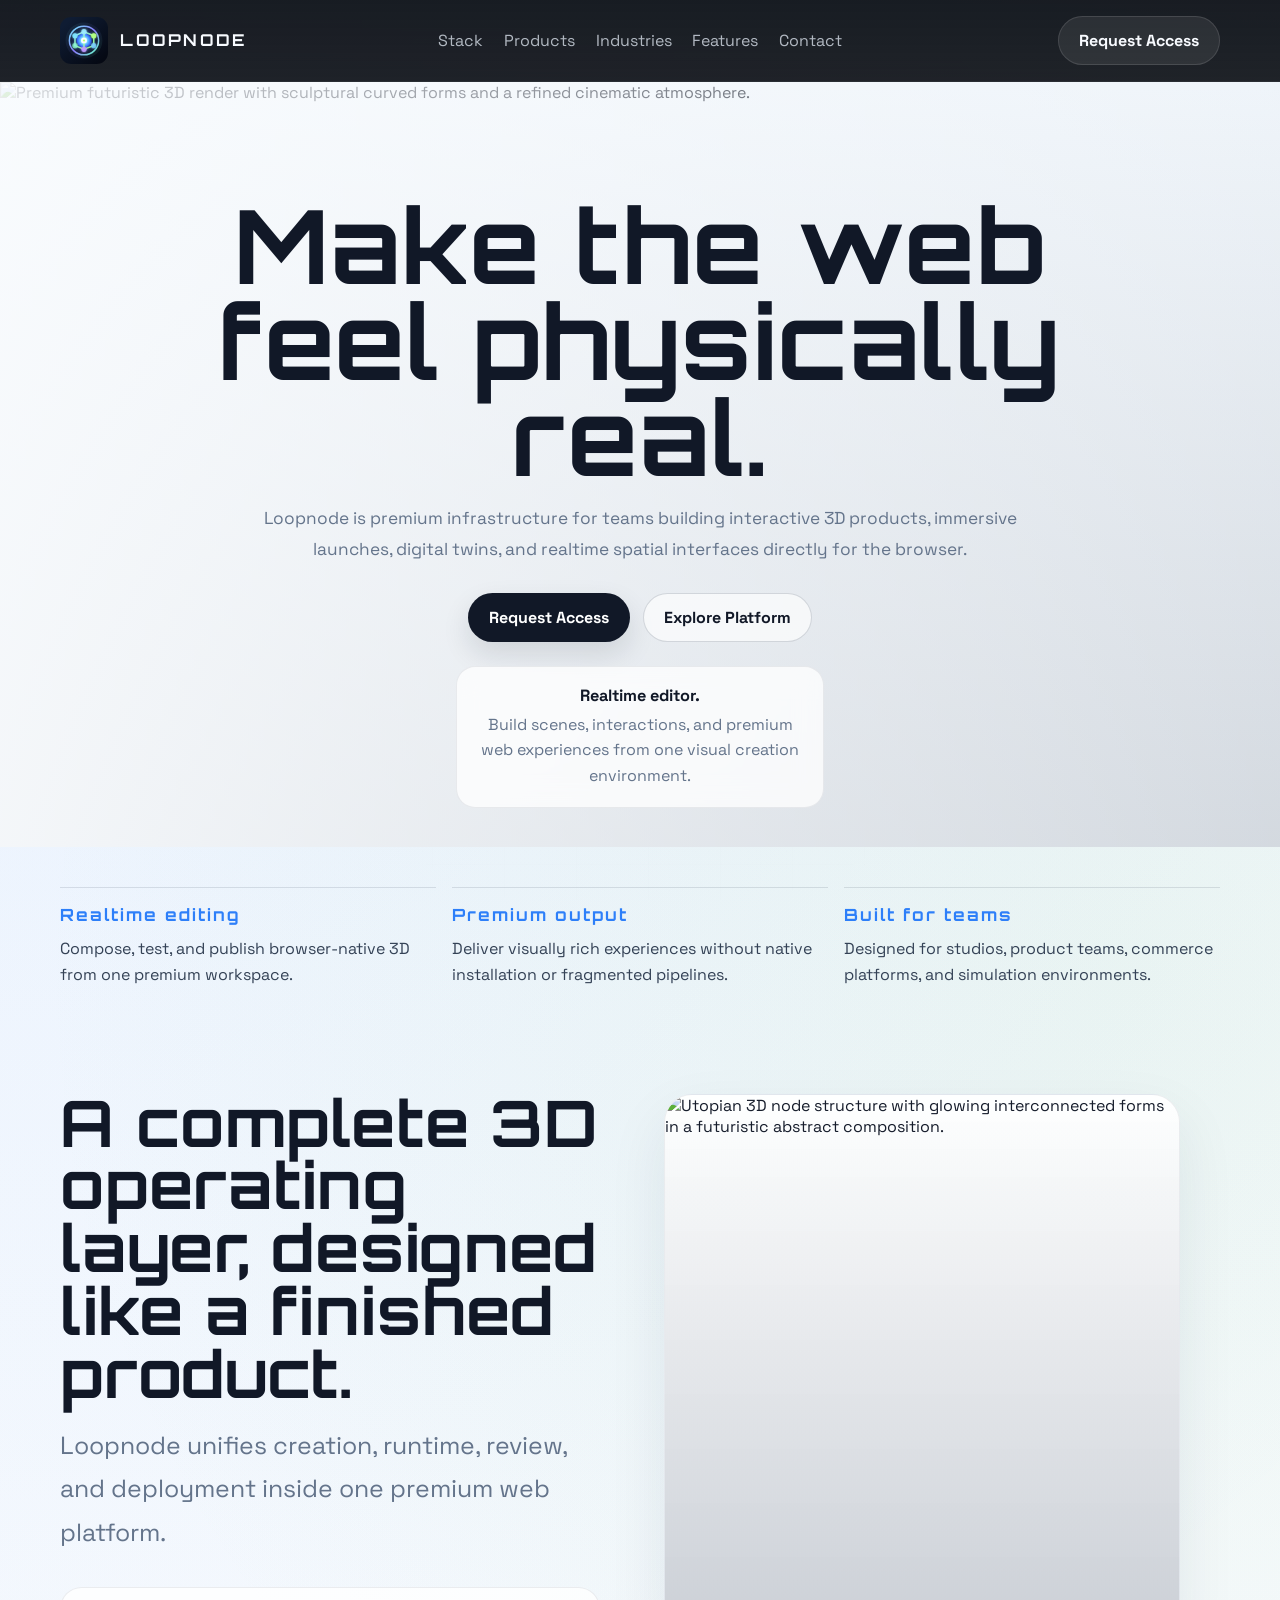
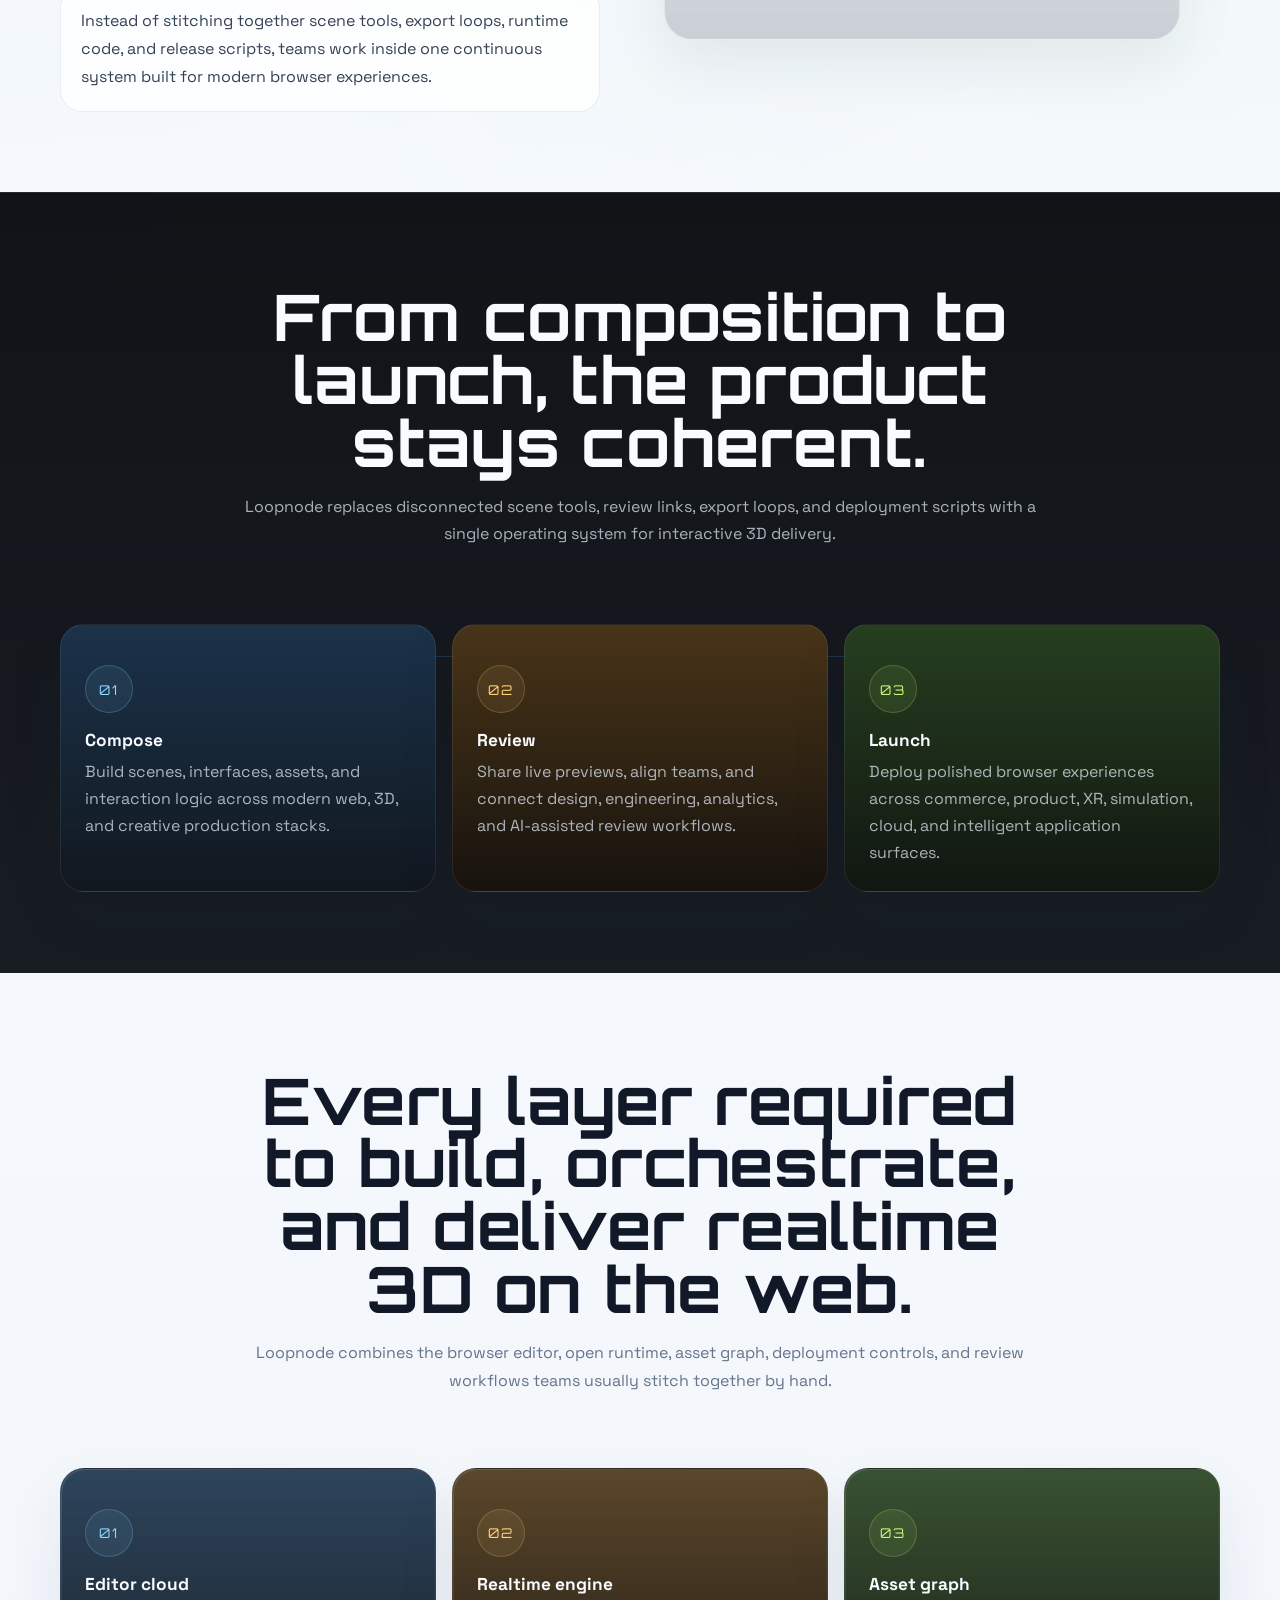
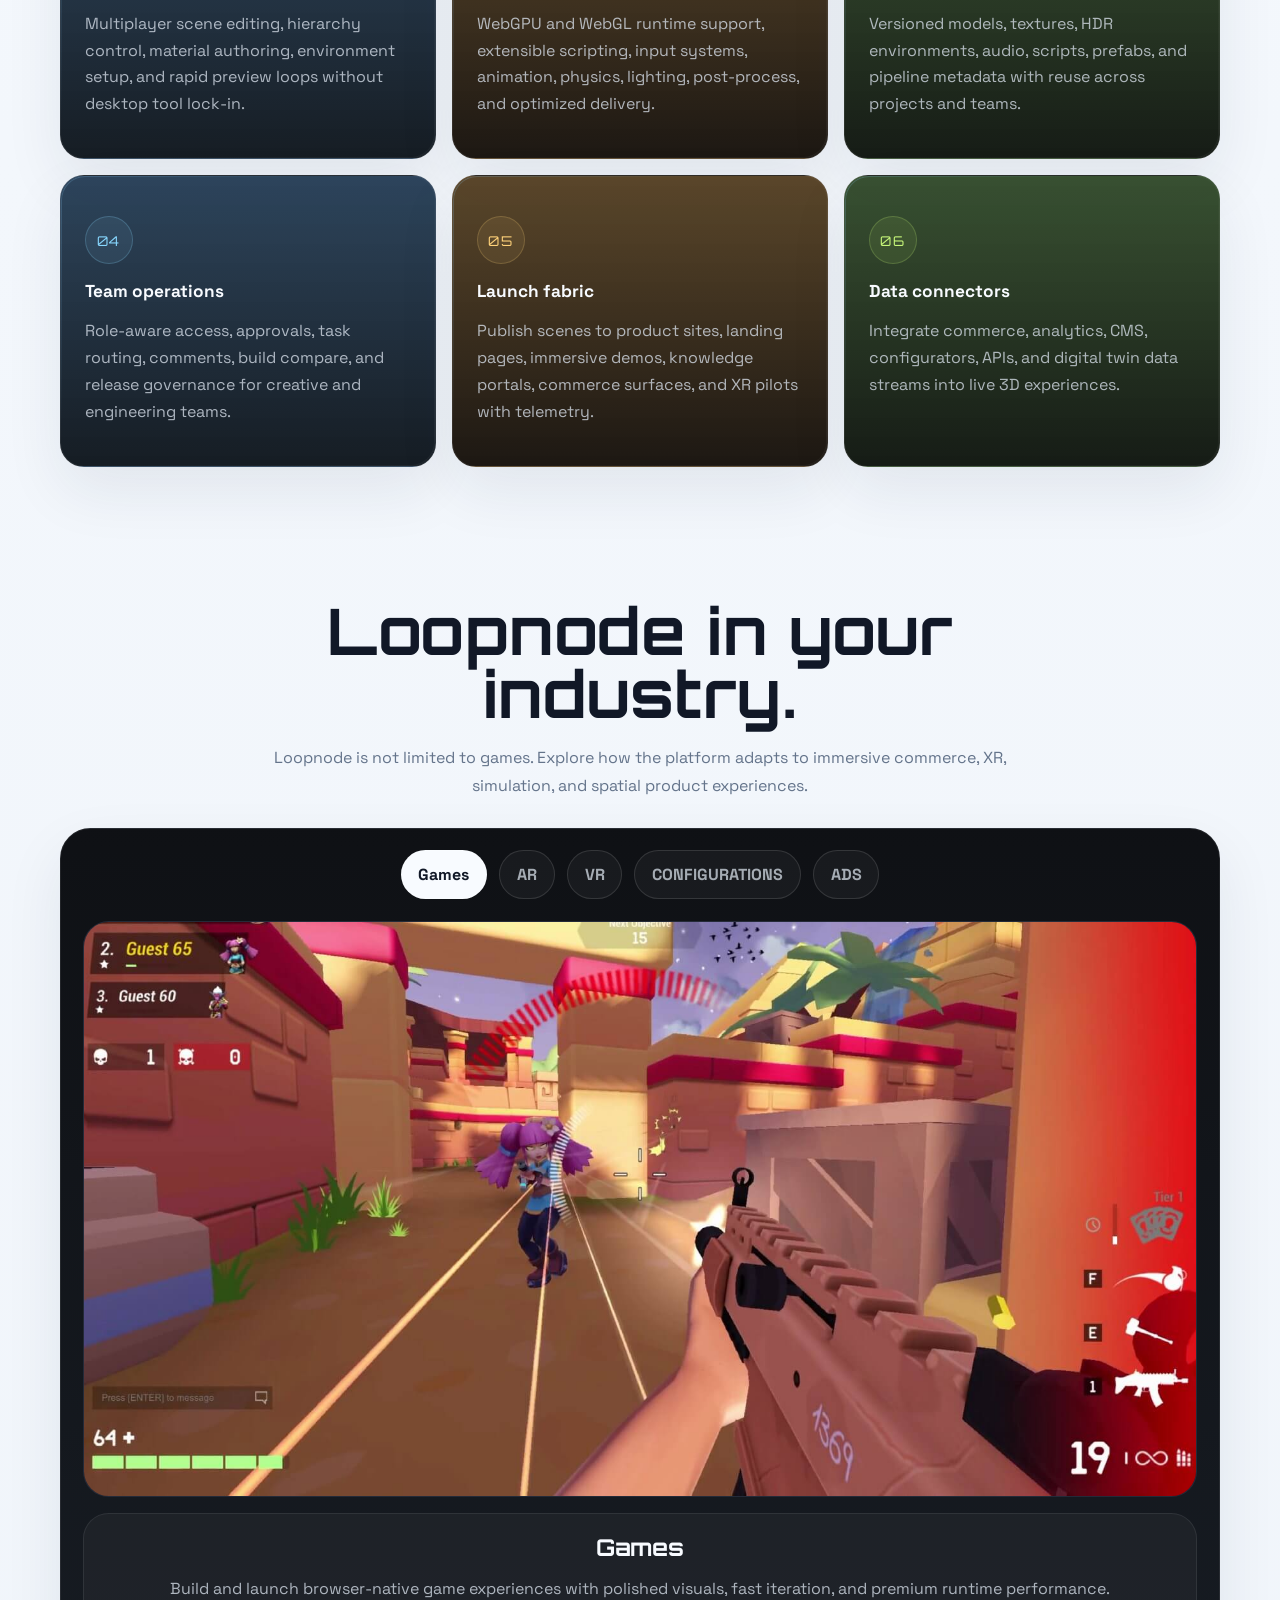
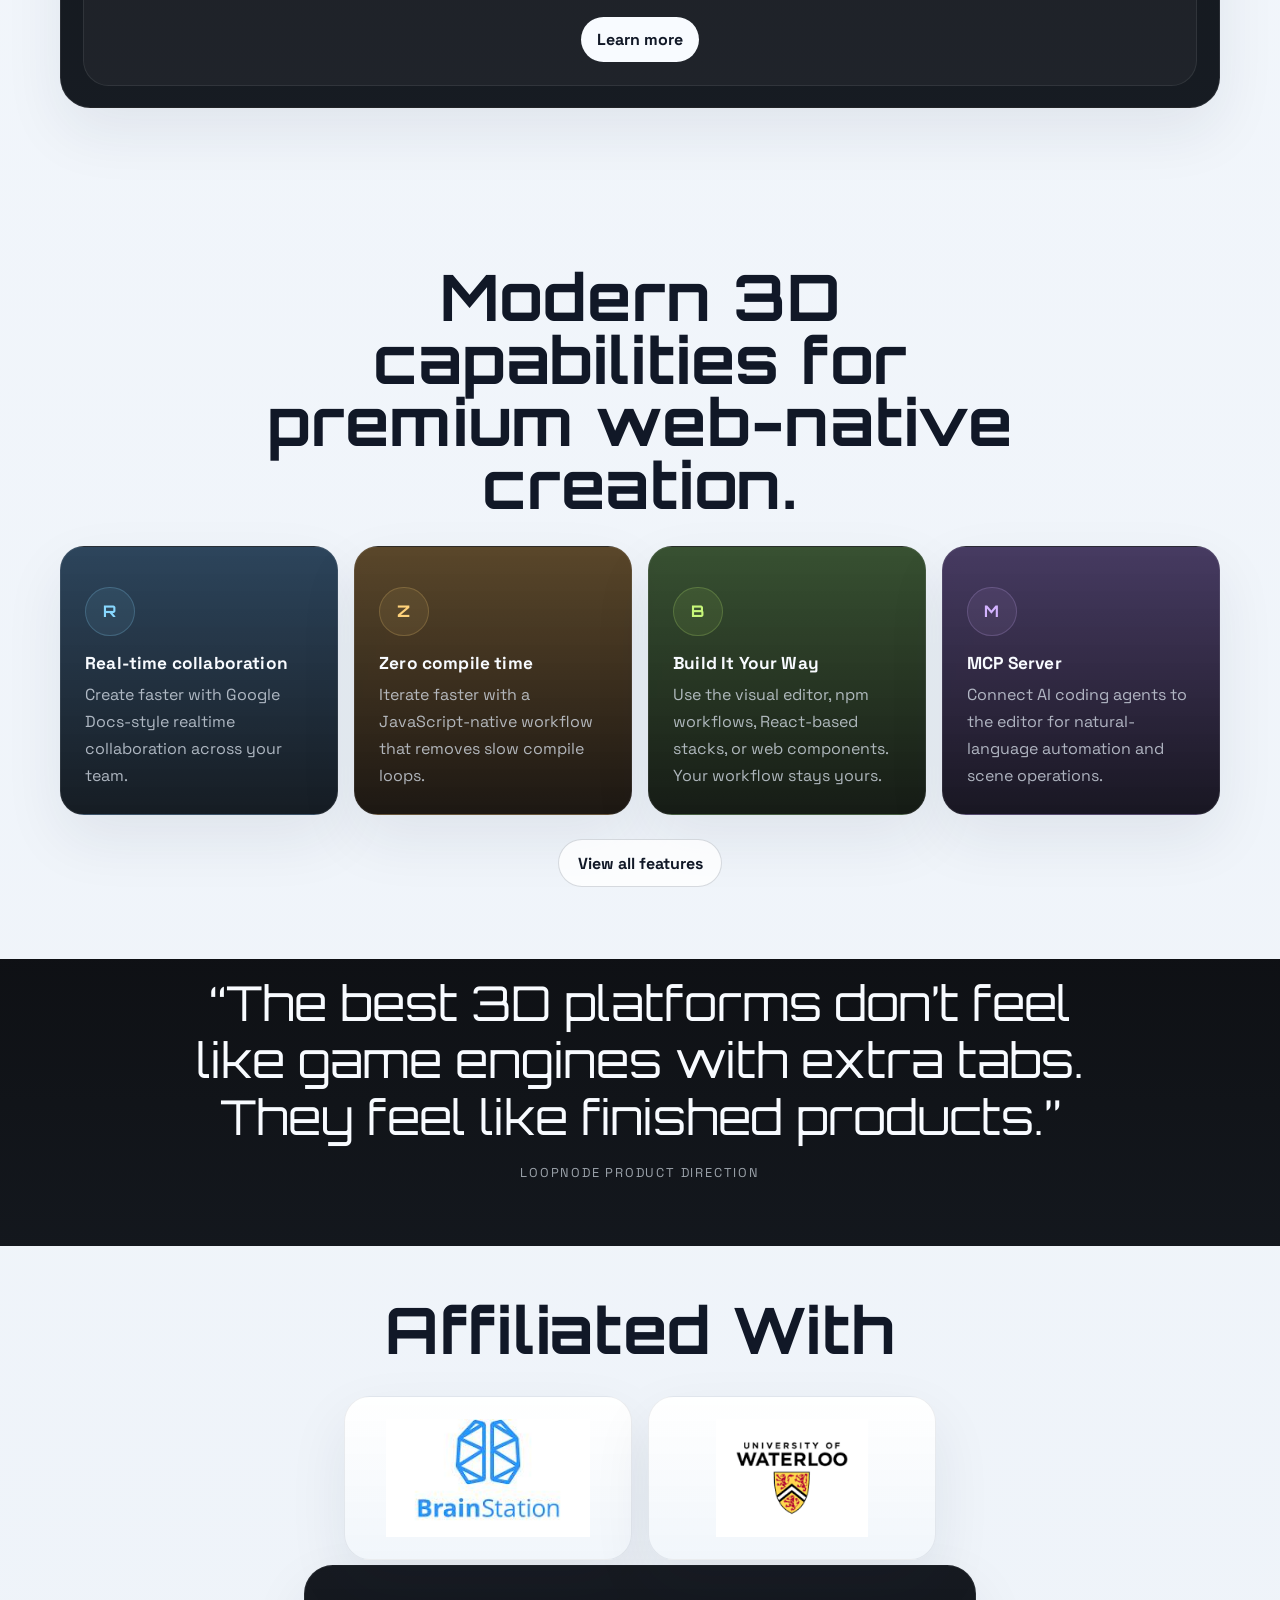
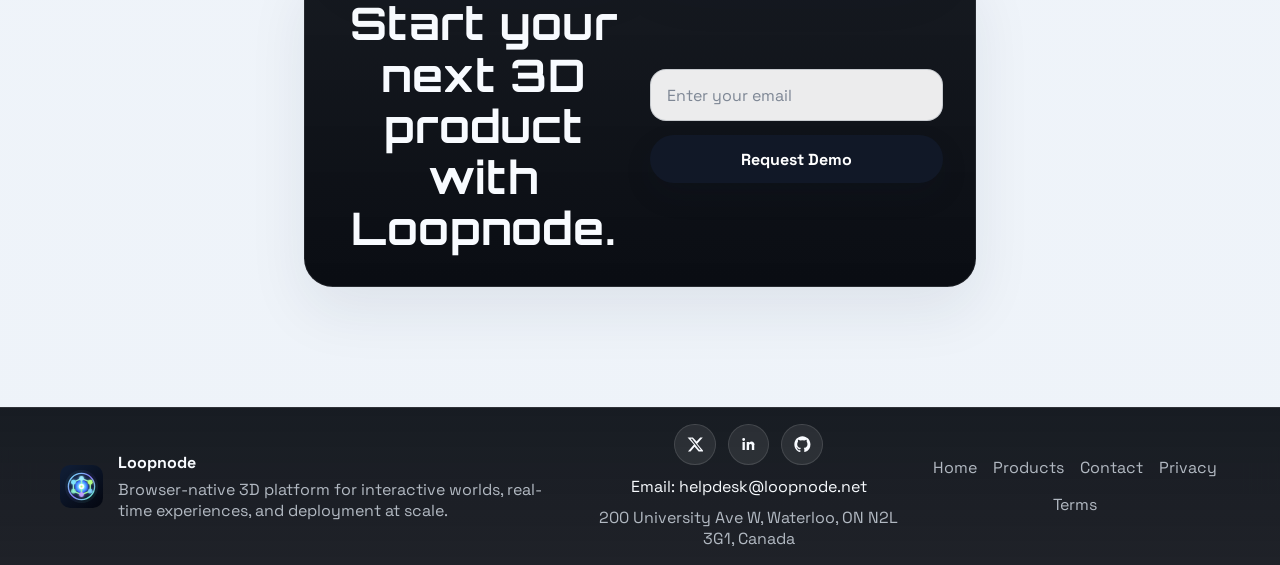
==== index.html @ 1b114adf "Build Loopnode website and pitch deck" ====
<!DOCTYPE html>
<html lang="en">
<head>
  <meta charset="UTF-8">
  <meta name="viewport" content="width=device-width, initial-scale=1.0">
  <meta name="description" content="Loopnode is a browser-native 3D platform for real-time scenes, collaborative editing, WebGPU apps, and premium interactive experiences.">
  <title>Loopnode | Browser-Native 3D Platform</title>
  <link rel="preconnect" href="https://fonts.googleapis.com">
  <link rel="preconnect" href="https://fonts.gstatic.com" crossorigin>
  <link href="https://fonts.googleapis.com/css2?family=Orbitron:wght@500;700;800&family=Space+Grotesk:wght@400;500;700&display=swap" rel="stylesheet">
  <link rel="icon" href="logo-mark.svg" type="image/svg+xml">
  <link rel="stylesheet" href="style.css">
</head>
<body>
  <div class="site-frame"></div>
  <div class="noise-layer"></div>
  <header class="site-header">
    <div class="shell nav-row">
      <a class="brand-link" href="./index.html" aria-label="Loopnode home">
        <img class="brand-mark" src="logo-mark.svg" alt="Loopnode logo">
        <span class="brand-wordmark">Loopnode</span>
      </a>
      <button class="nav-toggle" type="button" aria-expanded="false" aria-controls="primary-nav">
        <span>Menu</span>
      </button>
      <nav class="main-nav" id="primary-nav" aria-label="Primary navigation">
        <a href="./index.html#stack">Stack</a>
        <a href="./index.html#platform">Products</a>
        <a href="./index.html#industries">Industries</a>
        <a href="./features.html">Features</a>
        <a href="./contact.html">Contact</a>
      </nav>
      <a class="button button-ghost header-cta" href="./contact.html">Request Access</a>
    </div>
  </header>

  <main>
    <section class="home-hero">
      <figure class="home-hero-stage">
        <img src="https://images.pexels.com/photos/34939153/pexels-photo-34939153.jpeg?auto=compress&cs=tinysrgb&w=2200" alt="Premium futuristic 3D render with sculptural curved forms and a refined cinematic atmosphere.">
        <div class="home-hero-overlay">
          <div class="shell home-hero-shell">
            <div class="home-hero-copy">
              <h1>Make the web feel physically real.</h1>
              <p class="home-hero-dek">Loopnode is premium infrastructure for teams building interactive 3D products, immersive launches, digital twins, and realtime spatial interfaces directly for the browser.</p>
              <div class="hero-actions">
                <a class="button button-solid" href="./contact.html">Request Access</a>
                <a class="button button-outline" href="./index.html#platform">Explore Platform</a>
              </div>
            </div>
            <figcaption class="home-hero-note">
              <strong>Realtime editor.</strong>
              <span>Build scenes, interactions, and premium web experiences from one visual creation environment.</span>
            </figcaption>
          </div>
        </div>
      </figure>
    </section>

    <section class="home-stat-band">
      <div class="shell home-stat-grid">
        <article>
          <strong>Realtime editing</strong>
          <p>Compose, test, and publish browser-native 3D from one premium workspace.</p>
        </article>
        <article>
          <strong>Premium output</strong>
          <p>Deliver visually rich experiences without native installation or fragmented pipelines.</p>
        </article>
        <article>
          <strong>Built for teams</strong>
          <p>Designed for studios, product teams, commerce platforms, and simulation environments.</p>
        </article>
      </div>
    </section>

    <section class="home-story" id="stack">
      <div class="shell home-story-grid">
        <article class="home-story-copy">
          <h2>A complete 3D operating layer, designed like a finished product.</h2>
          <p class="home-story-lead">Loopnode unifies creation, runtime, review, and deployment inside one premium web platform.</p>
          <div class="home-stack-note">
            <p>Instead of stitching together scene tools, export loops, runtime code, and release scripts, teams work inside one continuous system built for modern browser experiences.</p>
          </div>
        </article>
        <div class="home-stack-composition">
          <figure class="home-story-media">
            <img src="https://images.unsplash.com/photo-1518770660439-4636190af475?auto=format&fit=crop&w=1600&q=80" alt="Utopian 3D node structure with glowing interconnected forms in a futuristic abstract composition.">
          </figure>
        </div>
      </div>
    </section>

    <section class="home-platform-band" id="workflow">
      <div class="shell home-platform-shell">
        <div class="section-head home-center-head">
          <h2>From composition to launch, the product stays coherent.</h2>
          <p>Loopnode replaces disconnected scene tools, review links, export loops, and deployment scripts with a single operating system for interactive 3D delivery.</p>
        </div>
        <div class="workflow-track">
          <div class="workflow-track-line"></div>
          <div class="home-platform-grid">
            <article class="workflow-stage-card workflow-stage-cyan">
              <span>01</span>
              <strong>Compose</strong>
              <p>Build scenes, interfaces, assets, and interaction logic across modern web, 3D, and creative production stacks.</p>
            </article>
            <article class="workflow-stage-card workflow-stage-amber">
              <span>02</span>
              <strong>Review</strong>
              <p>Share live previews, align teams, and connect design, engineering, analytics, and AI-assisted review workflows.</p>
            </article>
            <article class="workflow-stage-card workflow-stage-lime">
              <span>03</span>
              <strong>Launch</strong>
              <p>Deploy polished browser experiences across commerce, product, XR, simulation, cloud, and intelligent application surfaces.</p>
            </article>
          </div>
        </div>
      </div>
    </section>

    <section class="section-shell" id="platform">
      <div class="shell feature-catalog">
        <div class="section-head home-center-head">
          <h2>Every layer required to build, orchestrate, and deliver realtime 3D on the web.</h2>
          <p>Loopnode combines the browser editor, open runtime, asset graph, deployment controls, and review workflows teams usually stitch together by hand.</p>
        </div>
        <div class="platform-grid">
          <article class="module-panel">
            <span class="feature-index">01</span>
            <h2>Editor cloud</h2>
            <p>Multiplayer scene editing, hierarchy control, material authoring, environment setup, and rapid preview loops without desktop tool lock-in.</p>
          </article>
          <article class="module-panel">
            <span class="feature-index">02</span>
            <h2>Realtime engine</h2>
            <p>WebGPU and WebGL runtime support, extensible scripting, input systems, animation, physics, lighting, post-process, and optimized delivery.</p>
          </article>
          <article class="module-panel">
            <span class="feature-index">03</span>
            <h2>Asset graph</h2>
            <p>Versioned models, textures, HDR environments, audio, scripts, prefabs, and pipeline metadata with reuse across projects and teams.</p>
          </article>
          <article class="module-panel">
            <span class="feature-index">04</span>
            <h2>Team operations</h2>
            <p>Role-aware access, approvals, task routing, comments, build compare, and release governance for creative and engineering teams.</p>
          </article>
          <article class="module-panel">
            <span class="feature-index">05</span>
            <h2>Launch fabric</h2>
            <p>Publish scenes to product sites, landing pages, immersive demos, knowledge portals, commerce surfaces, and XR pilots with telemetry.</p>
          </article>
          <article class="module-panel">
            <span class="feature-index">06</span>
            <h2>Data connectors</h2>
            <p>Integrate commerce, analytics, CMS, configurators, APIs, and digital twin data streams into live 3D experiences.</p>
          </article>
        </div>
      </div>
    </section>

    <section class="home-showcase" id="industries">
      <div class="shell">
        <div class="section-head home-center-head">
          <h2>Loopnode in your industry.</h2>
          <p>Loopnode is not limited to games. Explore how the platform adapts to immersive commerce, XR, simulation, and spatial product experiences.</p>
        </div>
        <div class="industry-explorer" data-industry-explorer>
          <div class="industry-tabs" role="tablist" aria-label="Industries">
            <button class="industry-tab is-active" type="button" role="tab" aria-selected="true" data-industry="games">Games</button>
            <button class="industry-tab" type="button" role="tab" aria-selected="false" data-industry="ar">AR</button>
            <button class="industry-tab" type="button" role="tab" aria-selected="false" data-industry="vr">VR</button>
            <button class="industry-tab" type="button" role="tab" aria-selected="false" data-industry="configurations">CONFIGURATIONS</button>
            <button class="industry-tab" type="button" role="tab" aria-selected="false" data-industry="ads">ADS</button>
          </div>
          <div class="industry-stage">
            <figure class="industry-preview">
              <img class="industry-image is-active" data-industry-panel="games" src="lgames.jpg" alt="Games">
              <img class="industry-image" data-industry-panel="ar" src="lar.jpg" alt="Augmented reality">
              <img class="industry-image" data-industry-panel="vr" src="lvr.jpg" alt="Virtual reality">
              <img class="industry-image" data-industry-panel="configurations" src="lconfig.jpg" alt="Configurations">
              <img class="industry-image" data-industry-panel="ads" src="lad.jpg" alt="Advertising">
            </figure>
            <div class="industry-info-panels">
              <article class="industry-info-card is-active" data-industry-copy="games">
                <strong>Games</strong>
                <p>Build and launch browser-native game experiences with polished visuals, fast iteration, and premium runtime performance.</p>
                <a href="./index.html#platform">Learn more</a>
              </article>
              <article class="industry-info-card" data-industry-copy="ar">
                <strong>AR</strong>
                <p>Create web-based augmented reality experiences with a cleaner path from concept to immersive interactive delivery.</p>
                <a href="./index.html#platform">Learn more</a>
              </article>
              <article class="industry-info-card" data-industry-copy="vr">
                <strong>VR</strong>
                <p>Ship spatial and headset-ready virtual reality experiences with better workflow continuity across teams and launches.</p>
                <a href="./index.html#platform">Learn more</a>
              </article>
              <article class="industry-info-card" data-industry-copy="configurations">
                <strong>Configurations</strong>
                <p>Present products in near-photoreal 3D and build interactive configurators that feel premium in the browser.</p>
                <a href="./index.html#platform">Learn more</a>
              </article>
              <article class="industry-info-card" data-industry-copy="ads">
                <strong>Ads</strong>
                <p>Build high-fidelity campaign experiences, interactive launch surfaces, and fast-loading immersive ads.</p>
                <a href="./index.html#platform">Learn more</a>
              </article>
            </div>
          </div>
        </div>
      </div>
    </section>

    <section class="home-features" id="features">
      <div class="shell">
        <div class="section-head home-center-head">
          <h2>Modern 3D capabilities for premium web-native creation.</h2>
        </div>
        <div class="feature-pillar-grid">
          <article class="feature-pillar-card feature-pillar-cyan">
            <div class="feature-pillar-icon">R</div>
            <strong>Real-time collaboration</strong>
            <p>Create faster with Google Docs-style realtime collaboration across your team.</p>
          </article>
          <article class="feature-pillar-card feature-pillar-amber">
            <div class="feature-pillar-icon">Z</div>
            <strong>Zero compile time</strong>
            <p>Iterate faster with a JavaScript-native workflow that removes slow compile loops.</p>
          </article>
          <article class="feature-pillar-card feature-pillar-lime">
            <div class="feature-pillar-icon">B</div>
            <strong>Build It Your Way</strong>
            <p>Use the visual editor, npm workflows, React-based stacks, or web components. Your workflow stays yours.</p>
          </article>
          <article class="feature-pillar-card feature-pillar-violet">
            <div class="feature-pillar-icon">M</div>
            <strong>MCP Server</strong>
            <p>Connect AI coding agents to the editor for natural-language automation and scene operations.</p>
          </article>
        </div>
        <div class="feature-link-bar">
          <a class="feature-link-light" href="./features.html">View all features</a>
        </div>
      </div>
    </section>

    <section class="home-quote-band">
      <div class="shell home-quote-shell">
        <p>“The best 3D platforms don’t feel like game engines with extra tabs. They feel like finished products.”</p>
        <span>Loopnode product direction</span>
      </div>
    </section>

    <section class="affiliate-section">
      <div class="shell">
        <div class="section-head home-center-head affiliate-head">
          <h2>Affiliated With</h2>
        </div>
        <div class="affiliate-carousel" aria-label="Affiliated organizations">
          <div class="affiliate-track">
            <div class="affiliate-logo-card">
              <img src="brilog.jpeg" alt="Affiliated logo 1">
            </div>
            <div class="affiliate-logo-card">
              <img src="watlog.png" alt="Affiliated logo 2">
            </div>
            <div class="affiliate-logo-card" aria-hidden="true">
              <img src="brilog.jpeg" alt="">
            </div>
            <div class="affiliate-logo-card" aria-hidden="true">
              <img src="watlog.png" alt="">
            </div>
          </div>
        </div>
      </div>
    </section>

    <section class="closing-section home-closing">
      <div class="shell closing-grid">
        <article>
          <h2>Start your next 3D product with Loopnode.</h2>
        </article>
        <form class="closing-form" action="#" method="post">
          <input type="email" name="email" placeholder="Enter your email" required>
          <button class="button button-solid" type="submit">Request Demo</button>
        </form>
      </div>
    </section>
  </main>

  <footer class="site-footer">
    <div class="shell footer-grid">
      <div class="footer-brand">
        <img class="brand-mark" src="logo-mark.svg" alt="Loopnode logo">
        <div>
          <strong>Loopnode</strong>
          <p>Browser-native 3D platform for interactive worlds, real-time experiences, and deployment at scale.</p>
        </div>
      </div>
      <div class="footer-contact">
        <div class="footer-social" aria-label="Social media">
          <a href="#" aria-label="X">
            <svg viewBox="0 0 24 24" aria-hidden="true"><path d="M18.901 2H22.58l-8.036 9.185L24 22h-7.406l-5.8-6.572L5.041 22H1.36l8.596-9.826L.8 2h7.594l5.243 5.996L18.901 2Zm-1.297 17.786h2.039L7.29 4.098H5.103l12.5 15.688Z"/></svg>
          </a>
          <a href="#" aria-label="LinkedIn">
            <svg viewBox="0 0 24 24" aria-hidden="true"><path d="M6.94 8.5H3.56V20h3.38V8.5ZM5.25 3A2.03 2.03 0 0 0 3.2 5.03c0 1.11.9 2.02 2.02 2.02h.03a2.02 2.02 0 1 0 0-4.05ZM20.8 13.02c0-3.52-1.88-5.15-4.39-5.15-2.02 0-2.93 1.12-3.43 1.9V8.5H9.6c.04.84 0 11.5 0 11.5h3.38v-6.42c0-.34.03-.68.13-.92.27-.68.89-1.38 1.93-1.38 1.36 0 1.9 1.04 1.9 2.56V20h3.38v-6.98Z"/></svg>
          </a>
          <a href="#" aria-label="GitHub">
            <svg viewBox="0 0 24 24" aria-hidden="true"><path d="M12 .5C5.65.5.5 5.65.5 12c0 5.08 3.29 9.39 7.86 10.9.57.1.78-.25.78-.55 0-.27-.01-1.16-.02-2.1-3.2.7-3.87-1.36-3.87-1.36-.52-1.33-1.28-1.68-1.28-1.68-1.04-.72.08-.7.08-.7 1.15.08 1.75 1.18 1.75 1.18 1.02 1.75 2.67 1.24 3.32.95.1-.74.4-1.24.72-1.53-2.55-.29-5.24-1.28-5.24-5.68 0-1.25.45-2.27 1.18-3.07-.12-.29-.51-1.46.11-3.04 0 0 .96-.31 3.15 1.17a10.9 10.9 0 0 1 5.74 0c2.18-1.48 3.14-1.17 3.14-1.17.63 1.58.24 2.75.12 3.04.73.8 1.18 1.82 1.18 3.07 0 4.41-2.69 5.39-5.26 5.67.41.36.78 1.06.78 2.14 0 1.54-.01 2.78-.01 3.16 0 .3.2.66.79.55A11.52 11.52 0 0 0 23.5 12C23.5 5.65 18.35.5 12 .5Z"/></svg>
          </a>
        </div>
        <p><span>Email:</span> <a href="mailto:helpdesk@loopnode.net">helpdesk@loopnode.net</a></p>
        <p>200 University Ave W, Waterloo, ON N2L 3G1, Canada</p>
      </div>
      <div class="footer-links">
        <a href="./index.html">Home</a>
        <a href="./index.html#platform">Products</a>
        <a href="./contact.html">Contact</a>
        <a href="./privacy.html">Privacy</a>
        <a href="./terms.html">Terms</a>
      </div>
    </div>
  </footer>

  <script src="script.js"></script>
</body>
</html>
---- style.css ----
:root {
  --bg: #f6f8fc;
  --bg-2: #edf2f8;
  --panel: rgba(255, 255, 255, 0.82);
  --panel-2: rgba(255, 255, 255, 0.96);
  --card: rgba(255, 255, 255, 0.7);
  --line: rgba(18, 35, 58, 0.08);
  --line-strong: rgba(18, 35, 58, 0.16);
  --text: #111827;
  --muted: #64748b;
  --soft: #344256;
  --accent: #2d7ff9;
  --accent-2: #6abf69;
  --amber: #c68a2b;
  --shadow: 0 24px 60px rgba(30, 41, 59, 0.08);
  --radius: 1.6rem;
}

*,
*::before,
*::after {
  box-sizing: border-box;
}

html {
  scroll-behavior: smooth;
}

body {
  margin: 0;
  min-height: 100vh;
  background:
    radial-gradient(circle at top left, rgba(45, 127, 249, 0.1), transparent 28%),
    radial-gradient(circle at 88% 14%, rgba(106, 191, 105, 0.08), transparent 18%),
    linear-gradient(180deg, #fbfdff 0%, #f3f7fc 48%, #eef3f9 100%);
  color: var(--text);
  font-family: "Space Grotesk", sans-serif;
}

a {
  color: inherit;
  text-decoration: none;
}

button,
input,
textarea {
  font: inherit;
}

.site-frame,
.noise-layer {
  position: fixed;
  inset: 0;
  pointer-events: none;
}

.site-frame {
  background:
    linear-gradient(rgba(17, 24, 39, 0.03) 1px, transparent 1px),
    linear-gradient(90deg, rgba(17, 24, 39, 0.03) 1px, transparent 1px);
  background-size: 72px 72px;
  opacity: 0.18;
  mask-image: radial-gradient(circle at center, black 45%, transparent 92%);
}

.noise-layer {
  background-image: radial-gradient(rgba(17, 24, 39, 0.05) 0.45px, transparent 0.45px);
  background-size: 13px 13px;
  opacity: 0.08;
}

.shell {
  width: min(1160px, calc(100% - 2rem));
  margin: 0 auto;
}

.site-header {
  position: sticky;
  top: 0;
  z-index: 20;
  backdrop-filter: blur(18px);
  background: linear-gradient(180deg, rgba(10, 14, 21, 0.94), rgba(8, 11, 17, 0.9));
  border-bottom: 1px solid rgba(255, 255, 255, 0.08);
}

.nav-row,
.brand-link,
.main-nav,
.hero-actions,
.hero-pills,
.signal-grid,
.footer-grid,
.footer-links,
.contact-cards {
  display: flex;
  align-items: center;
}

.nav-row {
  display: grid;
  grid-template-columns: 1fr auto 1fr;
  justify-content: initial;
  gap: 1rem;
  padding: 1rem 0;
}

.brand-link {
  gap: 0.8rem;
  justify-self: start;
}

.brand-mark {
  width: 2.97rem;
  height: 2.97rem;
}

.brand-wordmark {
  font-family: "Orbitron", sans-serif;
  font-size: 1.02rem;
  font-weight: 700;
  letter-spacing: 0.14em;
  text-transform: uppercase;
  color: #f8fbff;
}

.main-nav {
  gap: 1.3rem;
  margin: 0;
  justify-self: center;
  justify-content: center;
}

.main-nav a,
.footer-links a,
.contact-cards a {
  color: rgba(220, 228, 238, 0.78);
  transition: color 160ms ease;
}

.main-nav a:hover,
.footer-links a:hover,
.contact-cards a:hover {
  color: #ffffff;
}

.contact-cards .mini-card strong,
.contact-cards .mini-card p,
.contact-cards .mini-card a {
  color: #f8fbff;
}

.contact-cards .mini-card a:hover {
  color: #ffffff;
}

.nav-toggle {
  display: none;
  border: 1px solid var(--line-strong);
  border-radius: 999px;
  padding: 0.72rem 1rem;
  background: rgba(255, 255, 255, 0.08);
  color: #f8fbff;
}

.button {
  display: inline-flex;
  align-items: center;
  justify-content: center;
  min-height: 3rem;
  padding: 0.8rem 1.25rem;
  border-radius: 999px;
  border: 1px solid transparent;
  font-weight: 700;
  transition: transform 160ms ease, border-color 160ms ease, background 160ms ease;
}

.button:hover {
  transform: translateY(-1px);
}

.button-solid {
  background: #111827;
  color: #ffffff;
  box-shadow: 0 12px 28px rgba(17, 24, 39, 0.12);
}

.button-outline,
.button-ghost {
  border-color: var(--line-strong);
  background: rgba(255, 255, 255, 0.64);
  color: var(--text);
}

.button-outline:hover,
.button-ghost:hover {
  border-color: rgba(45, 127, 249, 0.28);
  background: rgba(255, 255, 255, 0.88);
}

.site-header .button-ghost {
  justify-self: end;
  border-color: rgba(255, 255, 255, 0.12);
  background: rgba(255, 255, 255, 0.08);
  color: #f8fbff;
}

.site-header .button-ghost:hover {
  border-color: rgba(255, 255, 255, 0.2);
  background: rgba(255, 255, 255, 0.14);
}

.hero,
.page-hero,
.section-shell,
.section-dark,
.closing-section {
  padding: 5.2rem 0;
}

.hero-grid,
.workflow-grid,
.architecture-grid,
.page-hero-grid,
.contact-grid,
.closing-grid {
  display: grid;
  gap: 1.3rem;
}

.hero-grid {
  grid-template-columns: 1.02fr 1fr;
  align-items: center;
}

.eyebrow,
.section-kicker,
.panel-label {
  display: inline-flex;
  align-items: center;
  gap: 0.45rem;
  color: var(--accent);
  font-size: 0.78rem;
  font-weight: 700;
  letter-spacing: 0.24em;
  text-transform: uppercase;
}

.hero-copy h1,
.page-hero h1,
.section-head h2,
.architecture-copy h2,
.closing-grid h2 {
  margin: 0;
  font-family: "Orbitron", sans-serif;
  font-weight: 700;
  line-height: 0.98;
  letter-spacing: 0.02em;
}

.hero-copy h1 {
  margin-top: 0.8rem;
  font-size: clamp(3rem, 7vw, 6rem);
  max-width: 9.8ch;
}

.page-hero h1 {
  margin-top: 0.7rem;
  font-size: clamp(2.4rem, 6vw, 4.7rem);
}

.hero-dek,
.section-head p,
.architecture-copy p,
.closing-grid p,
.feature-card p,
.industry-card p,
.module-panel p,
.step-card p,
.mini-card p,
.contact-form label span,
.matrix-row,
.legal-grid p,
.console-preview p,
.metric-line span,
.signal-grid p {
  color: var(--muted);
  line-height: 1.72;
}

.hero-actions {
  gap: 0.85rem;
  margin-top: 1.8rem;
}

.hero-pills {
  flex-wrap: wrap;
  gap: 0.7rem;
  margin-top: 1.5rem;
}

.hero-pills span,
.signal-grid article,
.feature-card,
.industry-card,
.step-card,
.module-panel,
.mini-card,
.contact-form,
.matrix-table,
.code-window,
.hero-console {
  border: 1px solid var(--line);
  background: linear-gradient(180deg, rgba(17, 21, 29, 0.96), rgba(11, 14, 20, 0.98));
  box-shadow: var(--shadow);
}

.hero-pills span {
  border-radius: 999px;
  padding: 0.58rem 0.84rem;
  background: rgba(255, 255, 255, 0.03);
  color: var(--soft);
}

.hero-console,
.code-window,
.contact-form,
.matrix-table {
  overflow: hidden;
  border-radius: var(--radius);
}

.hero-console {
  position: relative;
}

.hero-console::before,
.code-window::before,
.contact-form::before {
  content: "";
  position: absolute;
  inset: 0;
  background: linear-gradient(135deg, rgba(142, 210, 255, 0.08), transparent 42%, rgba(216, 241, 123, 0.05) 100%);
  pointer-events: none;
}

.console-topbar {
  position: relative;
  display: flex;
  align-items: center;
  gap: 0.5rem;
  padding: 0.9rem 1rem;
  border-bottom: 1px solid rgba(255, 255, 255, 0.08);
}

.console-topbar p {
  margin: 0 0 0 0.35rem;
  color: var(--muted);
  font-size: 0.92rem;
}

.status-dot {
  width: 0.62rem;
  height: 0.62rem;
  border-radius: 50%;
  background: #9ccaf5;
}

.status-dot-alt {
  background: #d8f17b;
}

.status-dot-dim {
  background: #ffcd6a;
}

.console-grid {
  position: relative;
  display: grid;
  grid-template-columns: 0.9fr 1.1fr;
  gap: 0.9rem;
  padding: 1rem;
}

.console-panel {
  border-radius: 1.1rem;
  border: 1px solid rgba(255, 255, 255, 0.07);
  background: rgba(255, 255, 255, 0.03);
  padding: 1rem;
}

.console-preview {
  grid-row: span 2;
}

.tree-list {
  list-style: none;
  padding: 0;
  margin: 1rem 0 0;
}

.tree-list li {
  padding: 0.48rem 0;
  border-bottom: 1px solid rgba(255, 255, 255, 0.06);
}

.tree-child {
  padding-left: 1rem;
  color: var(--muted);
}

.preview-core,
.page-orbital {
  position: relative;
  display: grid;
  place-items: center;
  overflow: hidden;
}

.preview-core {
  min-height: 17rem;
}

.preview-ring,
.preview-ring-two,
.orbital-ring,
.orbital-ring-two {
  position: absolute;
  border: 1px solid rgba(255, 255, 255, 0.16);
  border-radius: 50%;
}

.preview-ring {
  width: 13rem;
  height: 13rem;
  animation: spin 18s linear infinite;
}

.preview-ring-two {
  width: 8.6rem;
  height: 8.6rem;
  border-color: rgba(142, 210, 255, 0.3);
  animation: spin 10s linear infinite reverse;
}

.preview-sphere,
.orbital-core {
  width: 4.6rem;
  height: 4.6rem;
  border-radius: 50%;
  background:
    radial-gradient(circle at 30% 30%, #ffffff, #d5e8ff 34%, #88c7ff 68%, #1d3653 100%);
  box-shadow: 0 0 44px rgba(142, 210, 255, 0.24);
}

.metric-line + .metric-line {
  margin-top: 1rem;
}

.metric-line strong {
  display: block;
  font-family: "Orbitron", sans-serif;
  font-size: 1.78rem;
  color: var(--text);
}

.signal-band {
  padding: 0 0 0.4rem;
}

.signal-grid {
  gap: 1rem;
}

.signal-grid article,
.feature-card,
.industry-card,
.step-card,
.module-panel,
.mini-card {
  border-radius: 1.35rem;
  padding: 1.25rem;
}

.signal-grid article {
  flex: 1;
}

.signal-grid strong,
.industry-card strong,
.step-card strong,
.mini-card strong {
  display: block;
  margin-bottom: 0.55rem;
  font-size: 1.02rem;
}

.section-head {
  max-width: 56rem;
  margin-bottom: 1.8rem;
}

.section-head h2,
.closing-grid h2,
.architecture-copy h2 {
  margin: 0.72rem 0 0.85rem;
  font-size: clamp(2.15rem, 5vw, 3.8rem);
}

.feature-grid,
.industry-grid,
.platform-grid,
.legal-grid {
  display: grid;
  gap: 1rem;
}

.feature-grid,
.legal-grid {
  grid-template-columns: repeat(2, minmax(0, 1fr));
}

.industry-grid {
  grid-template-columns: repeat(4, minmax(0, 1fr));
}

.platform-grid {
  grid-template-columns: repeat(3, minmax(0, 1fr));
}

.feature-card,
.module-panel,
.industry-card {
  position: relative;
}

.feature-card::after,
.module-panel::after,
.industry-card::after {
  content: "";
  position: absolute;
  inset: 0;
  border-radius: inherit;
  padding: 1px;
  background: linear-gradient(135deg, rgba(142, 210, 255, 0.22), transparent 38%, rgba(255, 255, 255, 0.05) 100%);
  -webkit-mask: linear-gradient(#fff 0 0) content-box, linear-gradient(#fff 0 0);
  -webkit-mask-composite: xor;
  mask-composite: exclude;
  pointer-events: none;
}

.feature-index {
  display: inline-block;
  margin-bottom: 0.9rem;
  font-family: "Orbitron", sans-serif;
  color: var(--amber);
  letter-spacing: 0.14em;
}

.feature-card h3,
.module-panel h2 {
  margin: 0 0 0.75rem;
  font-size: 1.4rem;
}

.feature-card-alt {
  background: linear-gradient(180deg, rgba(22, 30, 42, 0.96), rgba(10, 14, 20, 0.98));
}

.feature-card-glow {
  background: linear-gradient(180deg, rgba(20, 25, 33, 0.98), rgba(10, 14, 20, 0.98));
}

.section-dark {
  background:
    linear-gradient(180deg, rgba(246, 249, 253, 0.96), rgba(237, 243, 249, 0.98)),
    radial-gradient(circle at top, rgba(45, 127, 249, 0.05), transparent 28%);
  border-top: 1px solid rgba(18, 35, 58, 0.06);
  border-bottom: 1px solid rgba(18, 35, 58, 0.06);
}

.section-head-light p {
  color: var(--muted);
}

.workflow-grid,
.architecture-grid,
.closing-grid,
.contact-grid,
.page-hero-grid {
  grid-template-columns: repeat(2, minmax(0, 1fr));
  align-items: start;
}

.workflow-steps,
.comparison-list {
  display: grid;
  gap: 0.9rem;
}

.step-card span {
  display: inline-block;
  margin-bottom: 0.75rem;
  color: var(--accent);
  font-family: "Orbitron", sans-serif;
}

.comparison-list {
  list-style: none;
  padding: 0;
  margin: 1.3rem 0 0;
}

.comparison-list li {
  padding: 0.95rem 1rem;
  border-radius: 1rem;
  border: 1px solid var(--line);
  background: rgba(255, 255, 255, 0.03);
  color: var(--soft);
}

.code-window pre {
  position: relative;
  margin: 0;
  padding: 1.35rem;
  min-height: 19rem;
  background: rgba(8, 11, 16, 0.9);
  color: #ebf5ff;
  font-family: ui-monospace, SFMono-Regular, Menlo, Consolas, monospace;
  line-height: 1.72;
}

.closing-section {
  padding-bottom: 6rem;
}

.closing-grid {
  gap: 1rem;
  align-items: center;
  padding: 1.45rem;
  border-radius: 1.8rem;
  border: 1px solid var(--line);
  background: linear-gradient(180deg, rgba(255, 255, 255, 0.94), rgba(246, 249, 253, 0.98));
  box-shadow: var(--shadow);
}

.closing-form {
  display: grid;
  grid-template-columns: 1fr auto;
  gap: 0.85rem;
}

.closing-form input,
.contact-form input,
.contact-form textarea {
  width: 100%;
  padding: 0.92rem 1rem;
  border-radius: 1rem;
  border: 1px solid var(--line-strong);
  background: rgba(255, 255, 255, 0.92);
  color: var(--text);
}

.closing-form input::placeholder,
.contact-form input::placeholder,
.contact-form textarea::placeholder {
  color: #7e8795;
}

.site-footer {
  margin-top: 1.5rem;
  padding: 1rem 0;
  backdrop-filter: blur(18px);
  background: linear-gradient(180deg, rgba(10, 14, 21, 0.94), rgba(8, 11, 17, 0.9));
  border-top: 1px solid rgba(255, 255, 255, 0.08);
}

.footer-grid {
  justify-content: space-between;
  gap: 1rem;
  padding-top: 0;
  align-items: center;
}

.footer-brand {
  display: flex;
  align-items: center;
  gap: 0.95rem;
}

.footer-brand strong {
  color: #f8fbff;
}

.footer-brand .brand-mark {
  width: 2.7rem;
  height: 2.7rem;
}

.footer-brand p {
  max-width: 34rem;
  margin: 0.32rem 0 0;
  color: rgba(220, 228, 238, 0.78);
}

.footer-contact {
  display: grid;
  gap: 0.65rem;
  justify-items: center;
  text-align: center;
}

.footer-contact p {
  margin: 0;
  color: rgba(220, 228, 238, 0.78);
}

.footer-contact span,
.footer-contact a {
  color: #f8fbff;
}

.footer-social {
  display: flex;
  gap: 0.75rem;
  align-items: center;
  justify-content: center;
}

.footer-social a {
  display: inline-flex;
  align-items: center;
  justify-content: center;
  width: 2.6rem;
  height: 2.6rem;
  border-radius: 999px;
  border: 1px solid rgba(255, 255, 255, 0.12);
  background: rgba(255, 255, 255, 0.08);
  color: #f8fbff;
  transition: background 160ms ease, border-color 160ms ease, transform 160ms ease;
}

.footer-social a:hover {
  background: rgba(255, 255, 255, 0.14);
  border-color: rgba(255, 255, 255, 0.22);
  transform: translateY(-1px);
}

.footer-social svg {
  width: 1.05rem;
  height: 1.05rem;
  fill: currentColor;
}

.footer-links {
  gap: 1rem;
  flex-wrap: wrap;
  justify-content: center;
}

.page-orbital {
  min-height: 21rem;
}

.orbital-ring {
  width: 16rem;
  height: 16rem;
  animation: spin 19s linear infinite;
}

.orbital-ring-two {
  width: 10rem;
  height: 10rem;
  border-color: rgba(216, 241, 123, 0.18);
  animation: spin 11s linear infinite reverse;
}

.matrix-grid {
  display: grid;
  gap: 1.2rem;
}

.matrix-table {
  border-radius: 1.35rem;
}

.matrix-row {
  display: grid;
  grid-template-columns: 1.4fr 0.8fr 0.8fr;
  gap: 1rem;
  padding: 1rem 1.15rem;
  border-top: 1px solid rgba(255, 255, 255, 0.08);
}

.matrix-head {
  border-top: 0;
  color: var(--text);
  font-weight: 700;
}

.contact-grid {
  gap: 1rem;
}

.contact-cards {
  gap: 0.9rem;
  margin-top: 1.4rem;
}

.mini-card {
  min-width: 14rem;
}

.contact-form {
  position: relative;
  display: grid;
  gap: 1rem;
  padding: 1.3rem;
}

.contact-form label {
  display: grid;
  gap: 0.45rem;
}

.legal-shell {
  padding-bottom: 6rem;
}

@keyframes spin {
  from {
    transform: rotate(0deg);
  }

  to {
    transform: rotate(360deg);
  }
}

@media (max-width: 1080px) {
  .hero-grid,
  .workflow-grid,
  .architecture-grid,
  .page-hero-grid,
  .contact-grid,
  .closing-grid,
  .platform-grid,
  .industry-grid,
  .feature-grid,
  .legal-grid {
    grid-template-columns: 1fr;
  }

  .console-grid {
    grid-template-columns: 1fr;
  }

  .console-preview {
    grid-row: auto;
  }
}

@media (max-width: 860px) {
  .nav-row {
    grid-template-columns: auto auto;
    justify-content: space-between;
  }

  .brand-link {
    grid-column: 1;
  }

  .nav-toggle {
    display: inline-flex;
    justify-self: end;
  }

  .header-cta {
    display: none;
  }

  .main-nav {
    position: absolute;
    top: calc(100% + 0.5rem);
    left: 1rem;
    right: 1rem;
    display: none;
    flex-direction: column;
    align-items: flex-start;
    justify-self: auto;
    margin: 0;
    padding: 1rem;
    border: 1px solid rgba(255, 255, 255, 0.08);
    border-radius: 1.2rem;
    background: rgba(9, 12, 18, 0.98);
  }

  .main-nav.is-open {
    display: flex;
  }

  .hero-actions,
  .signal-grid,
  .footer-grid,
  .footer-brand,
  .contact-cards {
    flex-direction: column;
    align-items: flex-start;
  }

  .closing-form {
    grid-template-columns: 1fr;
  }

  .hero-copy h1 {
    max-width: 100%;
  }

  .hero,
  .page-hero,
  .section-shell,
  .section-dark,
  .closing-section {
    padding: 4rem 0;
  }

  .matrix-row {
    grid-template-columns: 1fr;
  }
}

.home-hero {
  padding: 0 0 2rem;
}

.home-story-grid,
.home-editorial-grid {
  display: grid;
  grid-template-columns: repeat(2, minmax(0, 1fr));
  gap: 1.25rem;
  align-items: center;
}

.home-hero-shell {
  min-height: 85vh;
  display: grid;
  align-content: center;
  justify-items: center;
  text-align: center;
}

.home-hero-stage {
  position: relative;
  overflow: hidden;
  min-height: 85vh;
  margin: 0;
  background: #edf3f9;
}

.home-hero-stage img {
  position: absolute;
  inset: 0;
  width: 100%;
  height: 100%;
  object-fit: cover;
}

.home-hero-stage::after {
  content: "";
  position: absolute;
  inset: 0;
  background:
    linear-gradient(90deg, rgba(251, 253, 255, 0.84) 0%, rgba(251, 253, 255, 0.52) 45%, rgba(251, 253, 255, 0.12) 100%),
    linear-gradient(180deg, rgba(251, 253, 255, 0.02), rgba(17, 24, 39, 0.14));
}

.home-hero-overlay {
  position: absolute;
  inset: 0;
  z-index: 1;
  padding: 2rem 0;
}

.home-hero-copy h1 {
  margin: 0.8rem 0 1rem;
  max-width: 12.5ch;
  font-family: "Orbitron", sans-serif;
  font-size: clamp(3.2rem, 8vw, 6.8rem);
  line-height: 0.94;
  letter-spacing: 0.015em;
}

.home-hero-dek {
  max-width: 52rem;
  color: var(--muted);
  font-size: 1.08rem;
  line-height: 1.78;
  margin-left: auto;
  margin-right: auto;
}

.home-hero-copy .hero-actions {
  justify-content: center;
}

.home-hero-note {
  max-width: 23rem;
  margin: 1.5rem auto 0;
  display: grid;
  gap: 0.35rem;
  padding: 1.15rem 1.2rem;
  border: 1px solid rgba(18, 35, 58, 0.08);
  border-radius: 1.2rem;
  background: rgba(255, 255, 255, 0.76);
  backdrop-filter: blur(14px);
}

.home-hero-note strong {
  font-size: 1.02rem;
}

.home-hero-note span {
  color: var(--muted);
  line-height: 1.6;
}

.home-story-media,
.home-editorial-media,
.showcase-card {
  position: relative;
  overflow: hidden;
  border-radius: 1.75rem;
  border: 1px solid var(--line);
  background: linear-gradient(180deg, rgba(255, 255, 255, 0.94), rgba(243, 247, 252, 0.98));
  box-shadow: var(--shadow);
}

.home-story-media img,
.home-editorial-media img,
.showcase-card img {
  display: block;
  width: 100%;
  height: 100%;
  object-fit: cover;
}

.home-story-media::after,
.home-editorial-media::after,
.showcase-card::after {
  content: "";
  position: absolute;
  inset: 0;
  background: linear-gradient(180deg, rgba(251, 253, 255, 0.02), rgba(17, 24, 39, 0.18));
}

.showcase-card strong {
  font-size: 1.08rem;
}

.showcase-card p {
  color: rgba(244, 247, 251, 0.84);
  line-height: 1.6;
}

.home-stat-band {
  padding: 0.5rem 0 2rem;
}

.home-stat-grid {
  display: grid;
  grid-template-columns: repeat(3, minmax(0, 1fr));
  gap: 1rem;
}

.home-stat-grid article {
  border-top: 1px solid rgba(18, 35, 58, 0.12);
  padding-top: 1rem;
}

.home-stat-grid strong {
  display: block;
  margin-bottom: 0.7rem;
  color: var(--accent);
  font-family: "Orbitron", sans-serif;
  font-size: 1.05rem;
  letter-spacing: 0.12em;
}

.home-stat-grid p {
  margin: 0;
  color: var(--soft);
  line-height: 1.65;
}

.home-story,
.home-showcase {
  padding: 2.3rem 0 5rem;
}

.home-story {
  padding-top: 3.6rem;
}

.home-story-grid {
  grid-template-columns: 0.95fr 1.05fr;
  align-items: start;
  gap: 1.5rem;
}

.home-story-copy h2,
.home-editorial-copy h2,
.home-center-head h2 {
  margin: 0.85rem 0 1.15rem;
  font-family: "Orbitron", sans-serif;
  font-size: clamp(2.25rem, 5vw, 4rem);
  line-height: 0.98;
  letter-spacing: 0.012em;
}

.home-story-copy p,
.home-editorial-copy p {
  color: var(--muted);
  line-height: 1.76;
}

.home-story-copy {
  max-width: 35rem;
}

.home-story-lead {
  margin: 0;
  color: var(--soft);
  font-size: clamp(1.18rem, 2vw, 1.55rem);
  line-height: 1.6;
}

.home-story-body {
  margin: 1rem 0 0;
  max-width: 31rem;
  font-size: 1.02rem;
  line-height: 1.8;
}

.home-stack-note {
  margin-top: 2rem;
  padding: 1.2rem 1.25rem;
  border-radius: 1.35rem;
  border: 1px solid rgba(18, 35, 58, 0.08);
  background: rgba(255, 255, 255, 0.8);
}

.home-stack-note p {
  margin: 0;
  color: var(--soft);
  line-height: 1.76;
}

.home-stack-composition {
  display: grid;
  grid-template-columns: 1fr;
  gap: 1rem;
  align-items: stretch;
}

.home-story-media,
.home-editorial-media {
  min-height: 34rem;
}

.home-story-media img,
.home-editorial-media img {
  min-height: 34rem;
}

.home-stack-rail,
.home-sequence {
  display: grid;
  gap: 1rem;
}

.home-stack-rail {
  grid-template-columns: repeat(3, minmax(0, 1fr));
}

.stack-rail-card {
  display: grid;
  align-content: start;
  padding: 1.2rem;
  border-radius: 1.35rem;
  border: 1px solid var(--line);
  background: linear-gradient(180deg, rgba(255, 255, 255, 0.94), rgba(243, 247, 252, 0.98));
  box-shadow: var(--shadow);
}

.stack-rail-card strong,
.home-sequence strong {
  display: block;
  margin-bottom: 0.5rem;
  font-size: 1.04rem;
  letter-spacing: 0.01em;
}

.stack-rail-card p,
.home-sequence p {
  margin: 0;
  color: var(--muted);
  line-height: 1.68;
}

.home-center-head {
  max-width: 50rem;
  margin-left: auto;
  margin-right: auto;
  text-align: center;
}

.home-platform-band {
  padding: 5rem 0;
  background:
    linear-gradient(180deg, rgba(12, 14, 18, 0.98), rgba(19, 24, 31, 0.98)),
    radial-gradient(circle at top left, rgba(45, 127, 249, 0.12), transparent 28%);
  border-top: 1px solid rgba(255, 255, 255, 0.06);
  border-bottom: 1px solid rgba(255, 255, 255, 0.06);
}

.home-platform-shell {
  display: grid;
  gap: 2rem;
}

.home-platform-band .home-center-head h2,
.home-platform-band .section-kicker {
  color: #f8fbff;
}

.home-platform-band .section-head p {
  color: rgba(220, 228, 238, 0.76);
}

.home-platform-grid {
  display: grid;
  grid-template-columns: repeat(3, minmax(0, 1fr));
  gap: 1rem;
}

.workflow-track {
  position: relative;
}

.workflow-track-line {
  position: absolute;
  left: 0;
  right: 0;
  top: 2rem;
  height: 1px;
  background: linear-gradient(90deg, rgba(255, 255, 255, 0.08), rgba(45, 127, 249, 0.3), rgba(255, 255, 255, 0.08));
}

.workflow-stage-card {
  position: relative;
  border: 1px solid rgba(255, 255, 255, 0.08);
  border-radius: 1.5rem;
  background: rgba(255, 255, 255, 0.04);
  padding: 2.5rem 1.5rem 1.5rem;
  box-shadow: var(--shadow);
}

.workflow-stage-card span {
  display: inline-flex;
  align-items: center;
  justify-content: center;
  width: 3rem;
  height: 3rem;
  margin-bottom: 1rem;
  border-radius: 999px;
  border: 1px solid rgba(255, 255, 255, 0.1);
  background: rgba(255, 255, 255, 0.04);
  color: var(--accent);
  font-family: "Orbitron", sans-serif;
  font-size: 0.84rem;
  letter-spacing: 0.14em;
}

.workflow-stage-card strong {
  display: block;
  margin-bottom: 0.5rem;
  font-size: 1.08rem;
  color: #f8fbff;
}

.workflow-stage-card p {
  margin: 0;
  color: rgba(220, 228, 238, 0.76);
  line-height: 1.68;
}

#platform .module-panel {
  border: 1px solid rgba(255, 255, 255, 0.08);
  border-radius: 1.5rem;
  background: rgba(255, 255, 255, 0.04);
  padding: 2.5rem 1.5rem 1.5rem;
  box-shadow: var(--shadow);
}

#platform .module-panel:nth-child(3n + 1) {
  background: linear-gradient(180deg, rgba(28, 53, 78, 0.92), rgba(17, 24, 31, 0.98));
}

#platform .module-panel:nth-child(3n + 2) {
  background: linear-gradient(180deg, rgba(77, 55, 24, 0.92), rgba(24, 19, 14, 0.98));
}

#platform .module-panel:nth-child(3n) {
  background: linear-gradient(180deg, rgba(40, 66, 32, 0.92), rgba(17, 23, 17, 0.98));
}

#platform .module-panel .feature-index {
  display: inline-flex;
  align-items: center;
  justify-content: center;
  width: 3rem;
  height: 3rem;
  margin-bottom: 1rem;
  border-radius: 999px;
  border: 1px solid rgba(255, 255, 255, 0.1);
  background: rgba(255, 255, 255, 0.04);
  font-size: 0.84rem;
}

#platform .module-panel:nth-child(3n + 1) .feature-index {
  color: #88d8ff;
  border-color: rgba(136, 216, 255, 0.22);
  background: rgba(136, 216, 255, 0.08);
}

#platform .module-panel:nth-child(3n + 2) .feature-index {
  color: #ffd27a;
  border-color: rgba(255, 210, 122, 0.2);
  background: rgba(255, 210, 122, 0.08);
}

#platform .module-panel:nth-child(3n) .feature-index {
  color: #c7f779;
  border-color: rgba(199, 247, 121, 0.2);
  background: rgba(199, 247, 121, 0.08);
}

#platform .module-panel h2 {
  margin: 0 0 0.5rem;
  font-size: 1.08rem;
  color: #f8fbff;
}

#platform .module-panel p {
  color: rgba(220, 228, 238, 0.76);
  line-height: 1.68;
}

.workflow-stage-cyan {
  background: linear-gradient(180deg, rgba(28, 53, 78, 0.92), rgba(17, 24, 31, 0.98));
}

.workflow-stage-cyan span {
  color: #88d8ff;
  border-color: rgba(136, 216, 255, 0.22);
  background: rgba(136, 216, 255, 0.08);
}

.workflow-stage-amber {
  background: linear-gradient(180deg, rgba(77, 55, 24, 0.92), rgba(24, 19, 14, 0.98));
}

.workflow-stage-amber span {
  color: #ffd27a;
  border-color: rgba(255, 210, 122, 0.2);
  background: rgba(255, 210, 122, 0.08);
}

.workflow-stage-lime {
  background: linear-gradient(180deg, rgba(40, 66, 32, 0.92), rgba(17, 23, 17, 0.98));
}

.workflow-stage-lime span {
  color: #c7f779;
  border-color: rgba(199, 247, 121, 0.2);
  background: rgba(199, 247, 121, 0.08);
}

.home-showcase-grid {
  display: grid;
  grid-template-columns: repeat(2, minmax(0, 1fr));
  gap: 1rem;
}

.industry-explorer {
  display: grid;
  gap: 1.35rem;
  padding: 1.35rem;
  border: 1px solid rgba(255, 255, 255, 0.08);
  border-radius: 1.9rem;
  background: linear-gradient(180deg, rgba(10, 12, 16, 0.98), rgba(18, 23, 30, 0.98));
  box-shadow: var(--shadow);
}

.industry-tabs {
  display: flex;
  flex-wrap: wrap;
  gap: 0.75rem;
  justify-content: center;
}

.industry-tab {
  border: 1px solid rgba(255, 255, 255, 0.12);
  border-radius: 999px;
  background: rgba(255, 255, 255, 0.04);
  color: rgba(220, 228, 238, 0.72);
  padding: 0.8rem 1.05rem;
  font-weight: 700;
  transition: all 160ms ease;
}

.industry-tab.is-active {
  border-color: rgba(255, 255, 255, 0.16);
  background: #f8fbff;
  color: #111827;
}

.industry-explorer .section-kicker,
.industry-explorer h2,
.industry-explorer p {
  color: #ffffff;
}

.industry-stage {
  display: grid;
  grid-template-columns: 1fr;
  gap: 1rem;
  align-items: stretch;
}

.industry-preview {
  position: relative;
  min-height: 36rem;
  margin: 0;
  overflow: hidden;
  border-radius: 1.6rem;
  border: 1px solid rgba(255, 255, 255, 0.08);
  background: #111827;
}

.industry-image {
  position: absolute;
  inset: 0;
  width: 100%;
  height: 100%;
  object-fit: cover;
  opacity: 0;
  transition: opacity 220ms ease;
}

.industry-image.is-active {
  opacity: 1;
}

.industry-info-panels {
  position: relative;
  min-height: 0;
}

.industry-info-card {
  position: relative;
  display: none;
  align-content: start;
  justify-items: center;
  text-align: center;
  gap: 0.9rem;
  padding: 1.4rem;
  border-radius: 1.6rem;
  border: 1px solid rgba(255, 255, 255, 0.08);
  background: rgba(255, 255, 255, 0.04);
}

.industry-info-card.is-active {
  display: grid;
}

.industry-info-card strong {
  font-family: "Orbitron", sans-serif;
  font-size: 1.45rem;
  line-height: 1.04;
  color: #f8fbff;
}

.industry-info-card p {
  margin: 0;
  color: rgba(220, 228, 238, 0.76);
  line-height: 1.74;
}

.industry-info-card a {
  display: inline-flex;
  width: fit-content;
  align-items: center;
  justify-content: center;
  min-height: 2.85rem;
  margin-top: auto;
  padding: 0.7rem 1rem;
  border-radius: 999px;
  background: #f8fbff;
  color: #111827;
  font-weight: 700;
}

.showcase-card {
  display: grid;
  min-height: 24rem;
}

.showcase-card-wide {
  min-height: 31rem;
  grid-column: span 2;
}

.showcase-card div {
  position: absolute;
  left: 1.25rem;
  right: 1.25rem;
  bottom: 1.25rem;
  z-index: 1;
}

.home-quote-band {
  padding: 1rem 0 4rem;
  background:
    linear-gradient(180deg, rgba(10, 12, 16, 0.98), rgba(15, 19, 25, 0.98));
}

.home-features {
  padding: 4rem 0 4.5rem;
}

.feature-pillar-grid {
  display: grid;
  grid-template-columns: repeat(4, minmax(0, 1fr));
  gap: 1rem;
}

.feature-pillar-card {
  display: grid;
  align-content: start;
  padding: 2.5rem 1.5rem 1.5rem;
  border-radius: 1.5rem;
  border: 1px solid rgba(255, 255, 255, 0.08);
  background: rgba(255, 255, 255, 0.04);
  box-shadow: var(--shadow);
}

.feature-pillar-icon {
  width: 3.1rem;
  height: 3.1rem;
  display: inline-flex;
  align-items: center;
  justify-content: center;
  margin-bottom: 1rem;
  border-radius: 999px;
  border: 1px solid rgba(255, 255, 255, 0.1);
  background: rgba(255, 255, 255, 0.04);
  color: var(--accent);
  font-family: "Orbitron", sans-serif;
  font-size: 1rem;
  font-weight: 700;
}

.feature-pillar-card strong {
  display: block;
  margin-bottom: 0.5rem;
  font-size: 1.08rem;
  letter-spacing: 0.01em;
  color: #f8fbff;
}

.feature-pillar-card p {
  margin: 0;
  color: rgba(220, 228, 238, 0.76);
  line-height: 1.68;
}

.feature-pillar-cyan {
  background: linear-gradient(180deg, rgba(28, 53, 78, 0.92), rgba(17, 24, 31, 0.98));
}

.feature-pillar-cyan .feature-pillar-icon {
  color: #88d8ff;
  border-color: rgba(136, 216, 255, 0.22);
  background: rgba(136, 216, 255, 0.08);
}

.feature-pillar-amber {
  background: linear-gradient(180deg, rgba(77, 55, 24, 0.92), rgba(24, 19, 14, 0.98));
}

.feature-pillar-amber .feature-pillar-icon {
  color: #ffd27a;
  border-color: rgba(255, 210, 122, 0.2);
  background: rgba(255, 210, 122, 0.08);
}

.feature-pillar-lime {
  background: linear-gradient(180deg, rgba(40, 66, 32, 0.92), rgba(17, 23, 17, 0.98));
}

.feature-pillar-lime .feature-pillar-icon {
  color: #c7f779;
  border-color: rgba(199, 247, 121, 0.2);
  background: rgba(199, 247, 121, 0.08);
}

.feature-pillar-violet {
  background: linear-gradient(180deg, rgba(56, 42, 84, 0.92), rgba(20, 18, 30, 0.98));
}

.feature-pillar-violet .feature-pillar-icon {
  color: #d3b3ff;
  border-color: rgba(211, 179, 255, 0.2);
  background: rgba(211, 179, 255, 0.08);
}

.feature-link-bar {
  display: flex;
  gap: 1rem;
  justify-content: center;
  align-items: center;
  margin-top: 1.5rem;
}

.feature-link-dark,
.feature-link-light {
  display: inline-flex;
  align-items: center;
  justify-content: center;
  min-height: 3rem;
  padding: 0.8rem 1.15rem;
  border-radius: 999px;
  font-weight: 700;
}

.feature-link-dark {
  background: #111827;
  color: #ffffff;
}

.feature-link-light {
  border: 1px solid var(--line-strong);
  background: rgba(255, 255, 255, 0.78);
  color: var(--text);
}

.feature-catalog {
  display: grid;
  gap: 1.8rem;
}

.feature-catalog-grid {
  display: grid;
  grid-template-columns: repeat(3, minmax(0, 1fr));
  gap: 1rem;
}

.feature-catalog-card {
  padding: 1.3rem;
  border-radius: 1.45rem;
  border: 1px solid var(--line);
  background: linear-gradient(180deg, rgba(255, 255, 255, 0.92), rgba(242, 247, 252, 0.98));
  box-shadow: var(--shadow);
}

.feature-catalog-card strong {
  display: block;
  margin-bottom: 0.7rem;
  font-size: 1.08rem;
  letter-spacing: 0.01em;
}

.feature-catalog-card p {
  margin: 0;
  color: var(--muted);
  line-height: 1.72;
}

.feature-catalog-card-dark {
  border: 1px solid rgba(255, 255, 255, 0.08);
  background: rgba(255, 255, 255, 0.04);
}

.feature-catalog-card-dark strong {
  color: #f8fbff;
}

.feature-catalog-card-dark p {
  color: rgba(220, 228, 238, 0.76);
}

.feature-video-shell {
  display: grid;
}

.feature-video {
  width: 100%;
  border-radius: 1.8rem;
  border: 1px solid var(--line);
  background: #000000;
  box-shadow: var(--shadow);
}

.feature-image-band {
  padding-top: 0;
  padding-bottom: 2rem;
}

.feature-image-grid {
  display: grid;
  grid-template-columns: repeat(2, minmax(0, 1fr));
  gap: 1rem;
}

.feature-image-grid img {
  width: 100%;
  min-height: 20rem;
  object-fit: cover;
  display: block;
  border-radius: 1.6rem;
  border: 1px solid var(--line);
  box-shadow: var(--shadow);
}

.feature-image-grid-single {
  grid-template-columns: 1fr;
}

.affiliate-section {
  padding-top: 2.5rem;
}

.affiliate-head {
  margin-left: auto;
  margin-right: auto;
  text-align: center;
}

.affiliate-carousel {
  position: relative;
  margin-top: 1.75rem;
  padding: 0.35rem 0;
}

.affiliate-track {
  display: flex;
  width: 100%;
  gap: 1rem;
  justify-content: center;
  flex-wrap: wrap;
}

.affiliate-logo-card {
  flex: 0 1 18rem;
  min-height: 8.5rem;
  display: flex;
  align-items: center;
  justify-content: center;
  padding: 1.35rem;
  border-radius: 1.6rem;
  border: 1px solid var(--line);
  background: linear-gradient(180deg, rgba(255, 255, 255, 0.94), rgba(241, 246, 251, 0.98));
  box-shadow: var(--shadow);
}

.affiliate-logo-card img {
  max-width: 100%;
  max-height: 7.4rem;
  width: 100%;
  height: 100%;
  display: block;
  object-fit: contain;
}

.affiliate-logo-card[aria-hidden="true"] {
  display: none;
}

.home-closing {
  padding-top: 4.5rem;
}

.home-closing .closing-grid {
  max-width: 42rem;
  margin: 0 auto;
  gap: 1.25rem;
  text-align: center;
}

.home-closing .closing-grid article {
  display: grid;
  gap: 0.6rem;
}

.home-closing .closing-grid .section-kicker {
  color: rgba(220, 228, 238, 0.72);
}

.home-closing .closing-grid h2 {
  margin: 0;
  font-size: clamp(1.9rem, 4vw, 2.8rem);
  line-height: 1.14;
  color: #f8fbff;
}

.home-closing .closing-form {
  max-width: 30rem;
  width: 100%;
  margin: 0 auto;
  grid-template-columns: 1fr;
}

.home-closing .closing-grid {
  padding: 2rem;
  border-radius: 1.8rem;
  border: 1px solid rgba(255, 255, 255, 0.08);
  background: linear-gradient(180deg, rgba(13, 17, 24, 0.96), rgba(7, 10, 16, 0.99));
  box-shadow: var(--shadow);
}

.home-quote-shell {
  max-width: 58rem;
  text-align: center;
}

.home-quote-shell p {
  margin: 0;
  font-family: "Orbitron", sans-serif;
  font-size: clamp(1.7rem, 4vw, 3rem);
  line-height: 1.18;
  color: #f8fbff;
}

.home-quote-shell span {
  display: inline-block;
  margin-top: 1.15rem;
  color: rgba(220, 228, 238, 0.68);
  letter-spacing: 0.14em;
  text-transform: uppercase;
  font-size: 0.8rem;
}

.home-closing {
  padding-top: 0;
}

@media (max-width: 1080px) {
  .home-hero-shell,
  .home-story-grid,
  .home-editorial-grid,
  .home-showcase-grid,
  .home-stat-grid,
  .home-platform-grid {
    grid-template-columns: 1fr;
  }

  .feature-catalog-grid {
    grid-template-columns: repeat(2, minmax(0, 1fr));
  }

  .feature-image-grid {
    grid-template-columns: 1fr;
  }

  .industry-stage {
    grid-template-columns: 1fr;
  }

  .industry-info-panels,
  .industry-preview {
    min-height: 24rem;
  }

  .home-stack-composition {
    grid-template-columns: 1fr;
  }

  .home-stack-rail {
    grid-template-columns: 1fr;
  }

  .feature-link-bar {
    flex-direction: column;
    align-items: stretch;
  }

  .home-hero-copy h1 {
    max-width: 100%;
  }

  .showcase-card-wide {
    grid-column: auto;
  }
}

@media (max-width: 860px) {
  .home-hero {
    padding-top: 0;
  }

  .home-hero-stage {
    min-height: 64svh;
  }

  .home-hero-stage img {
    min-height: 64svh;
  }

  .home-hero-overlay {
    padding: 1.5rem 0;
    gap: 1.5rem;
  }

  .home-hero-note {
    margin-top: 1.25rem;
    max-width: 100%;
  }

  .feature-catalog-grid {
    grid-template-columns: 1fr;
  }

  .feature-video {
    border-radius: 1.2rem;
  }

  .feature-image-grid img {
    min-height: 15rem;
  }

  .affiliate-logo-card {
    flex-basis: 12.5rem;
    min-height: 7.5rem;
  }

  .affiliate-logo-card img {
    max-height: 6rem;
  }
}
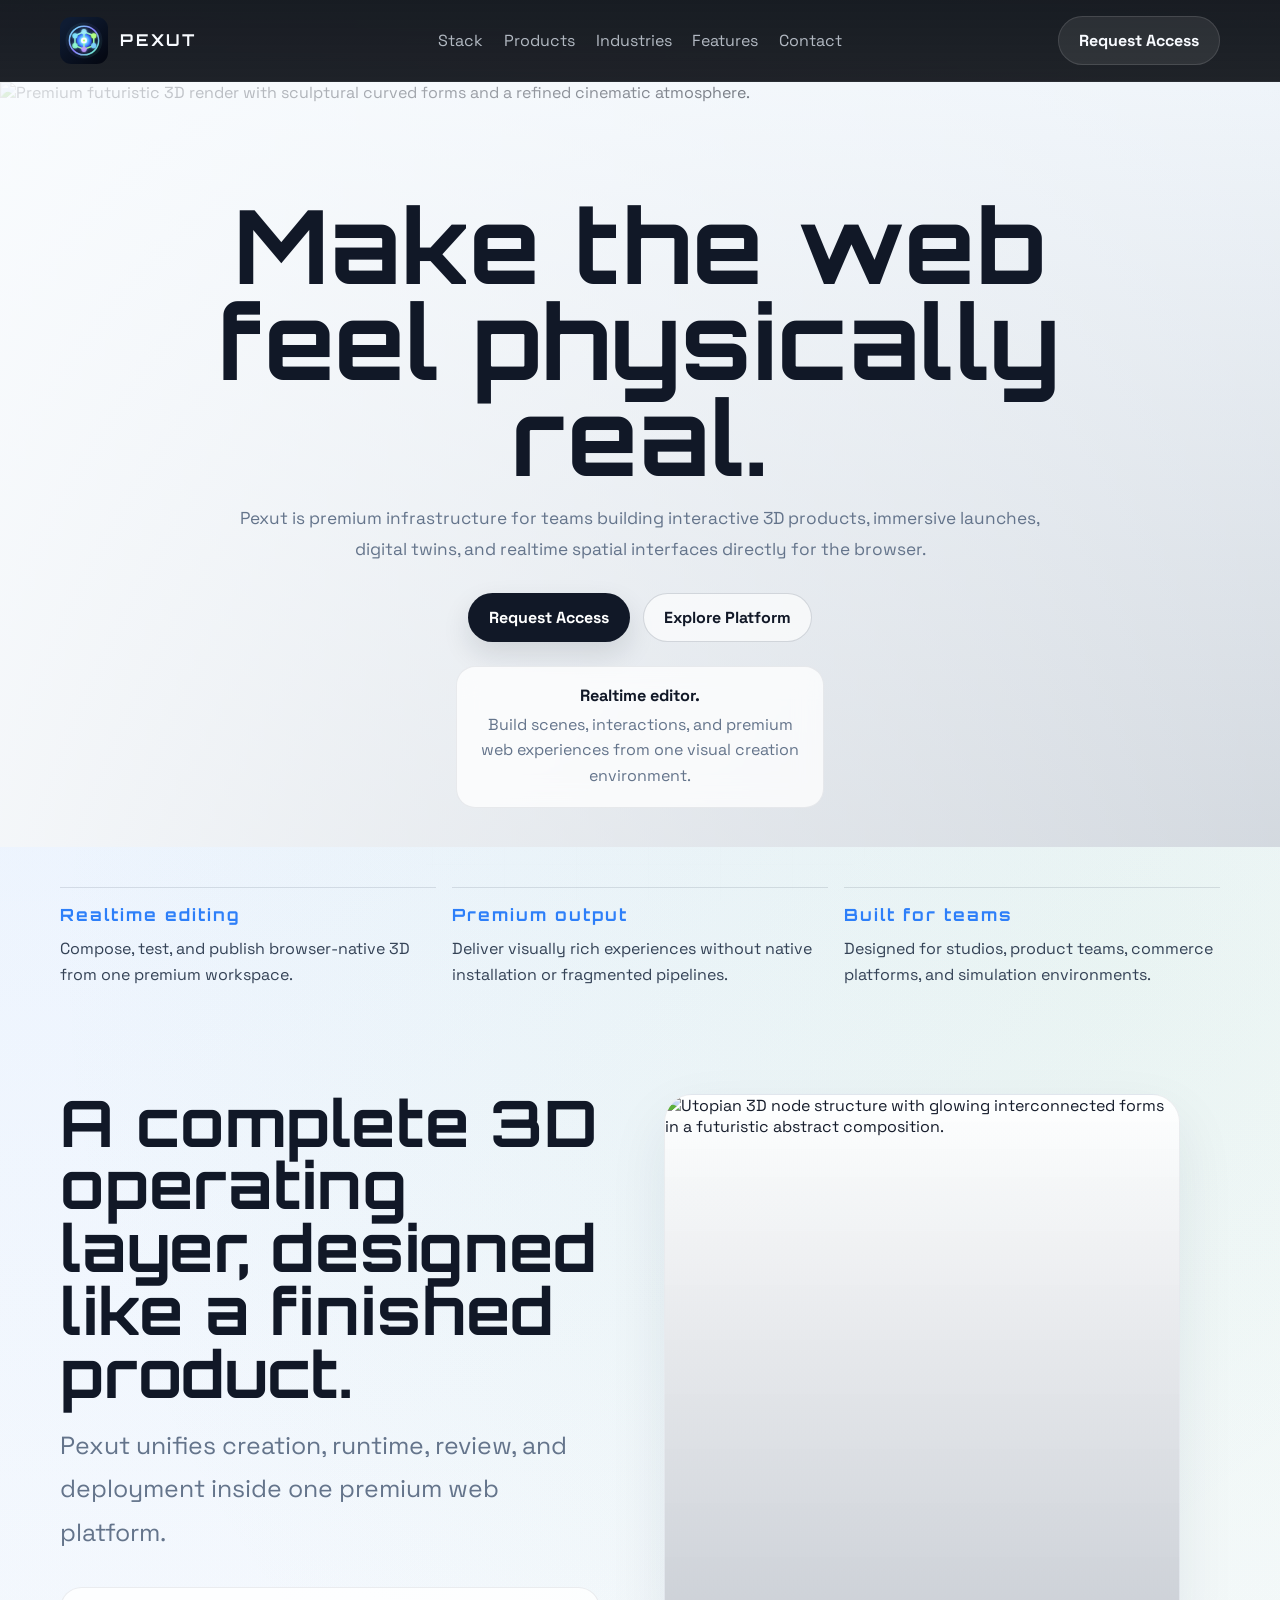
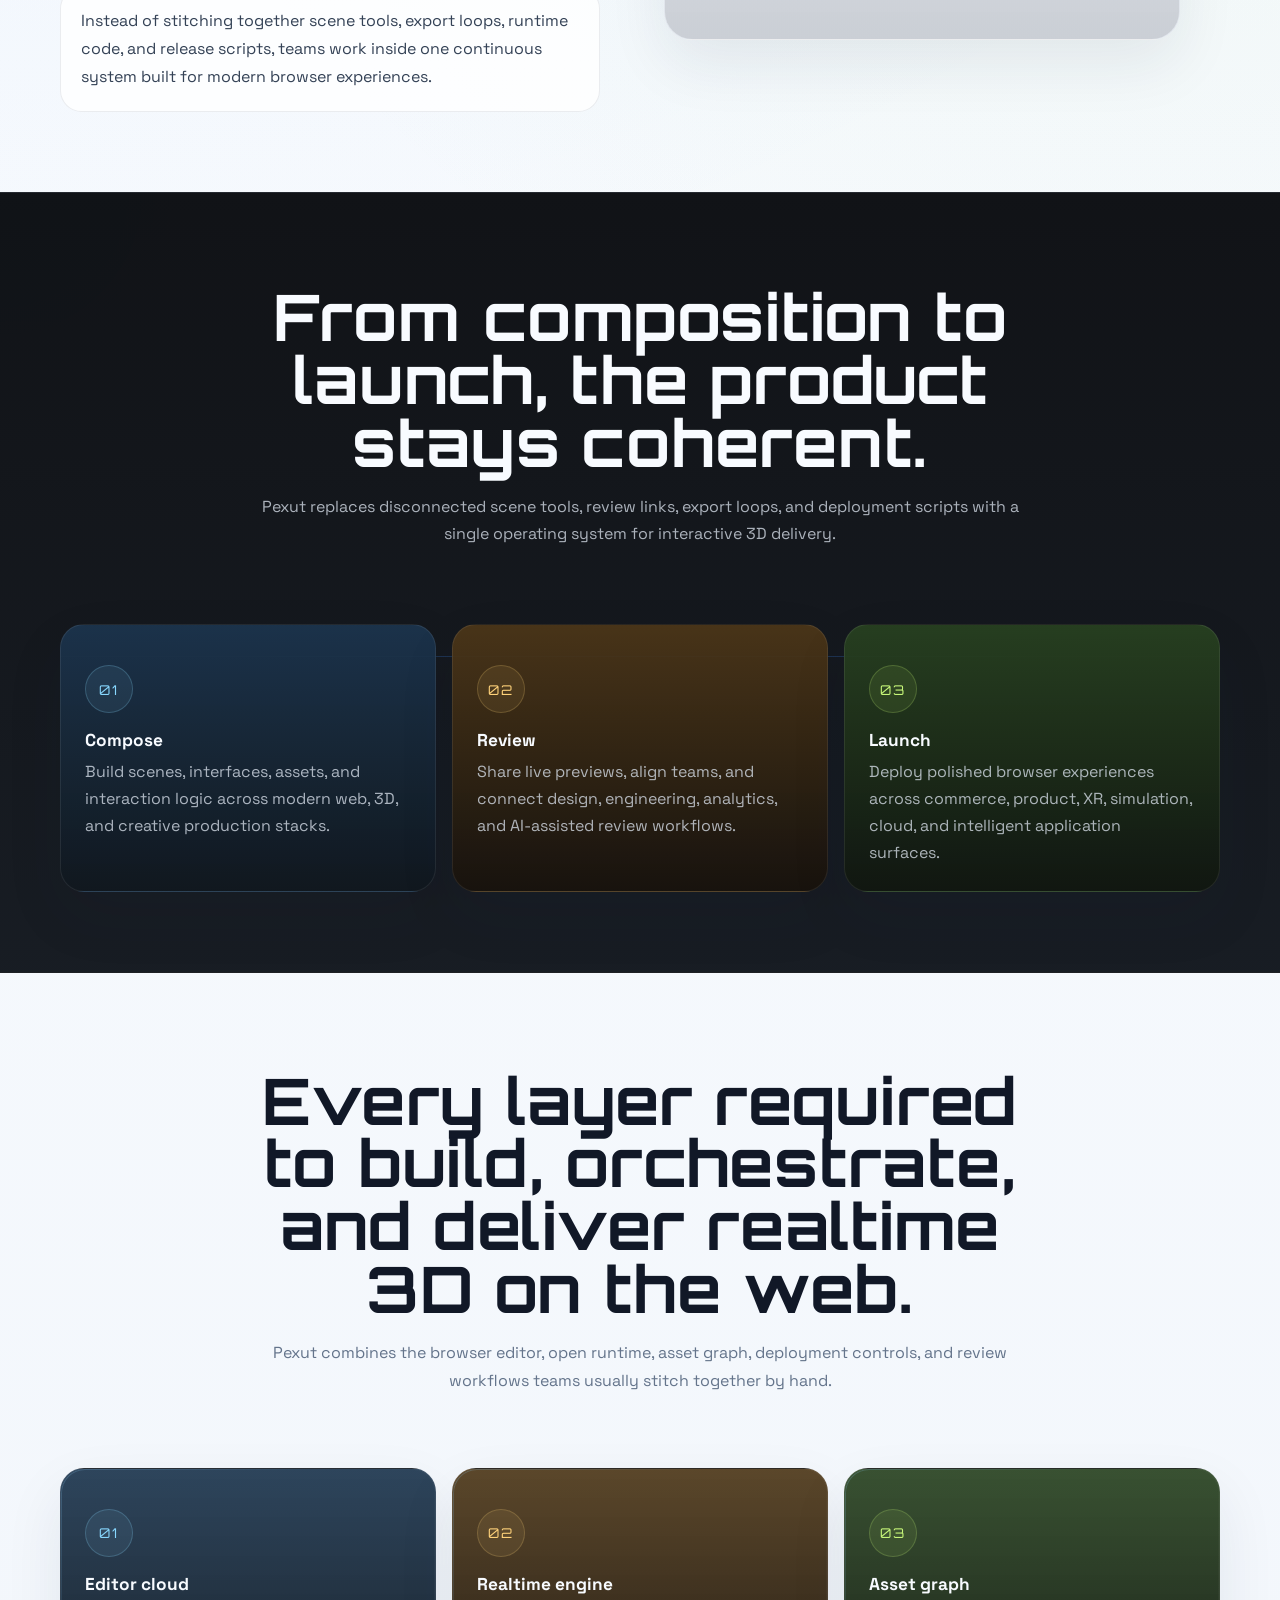
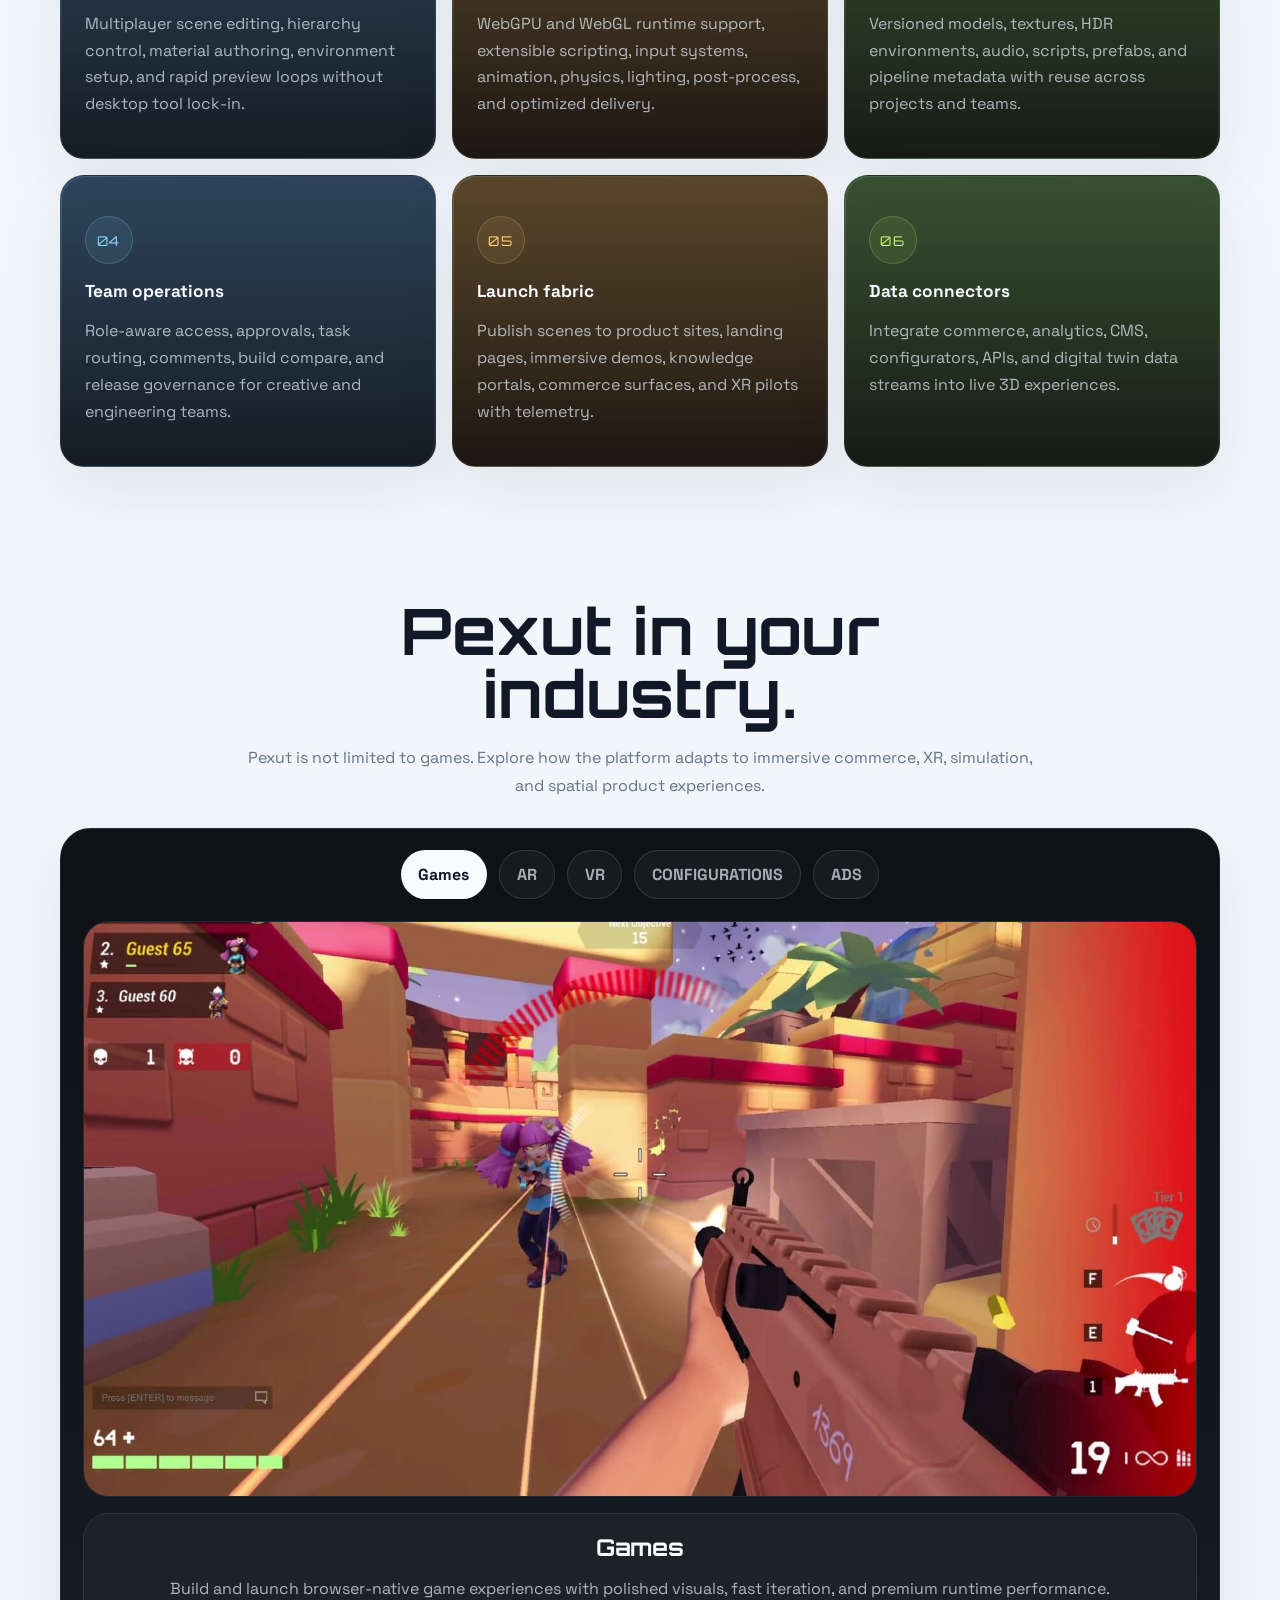
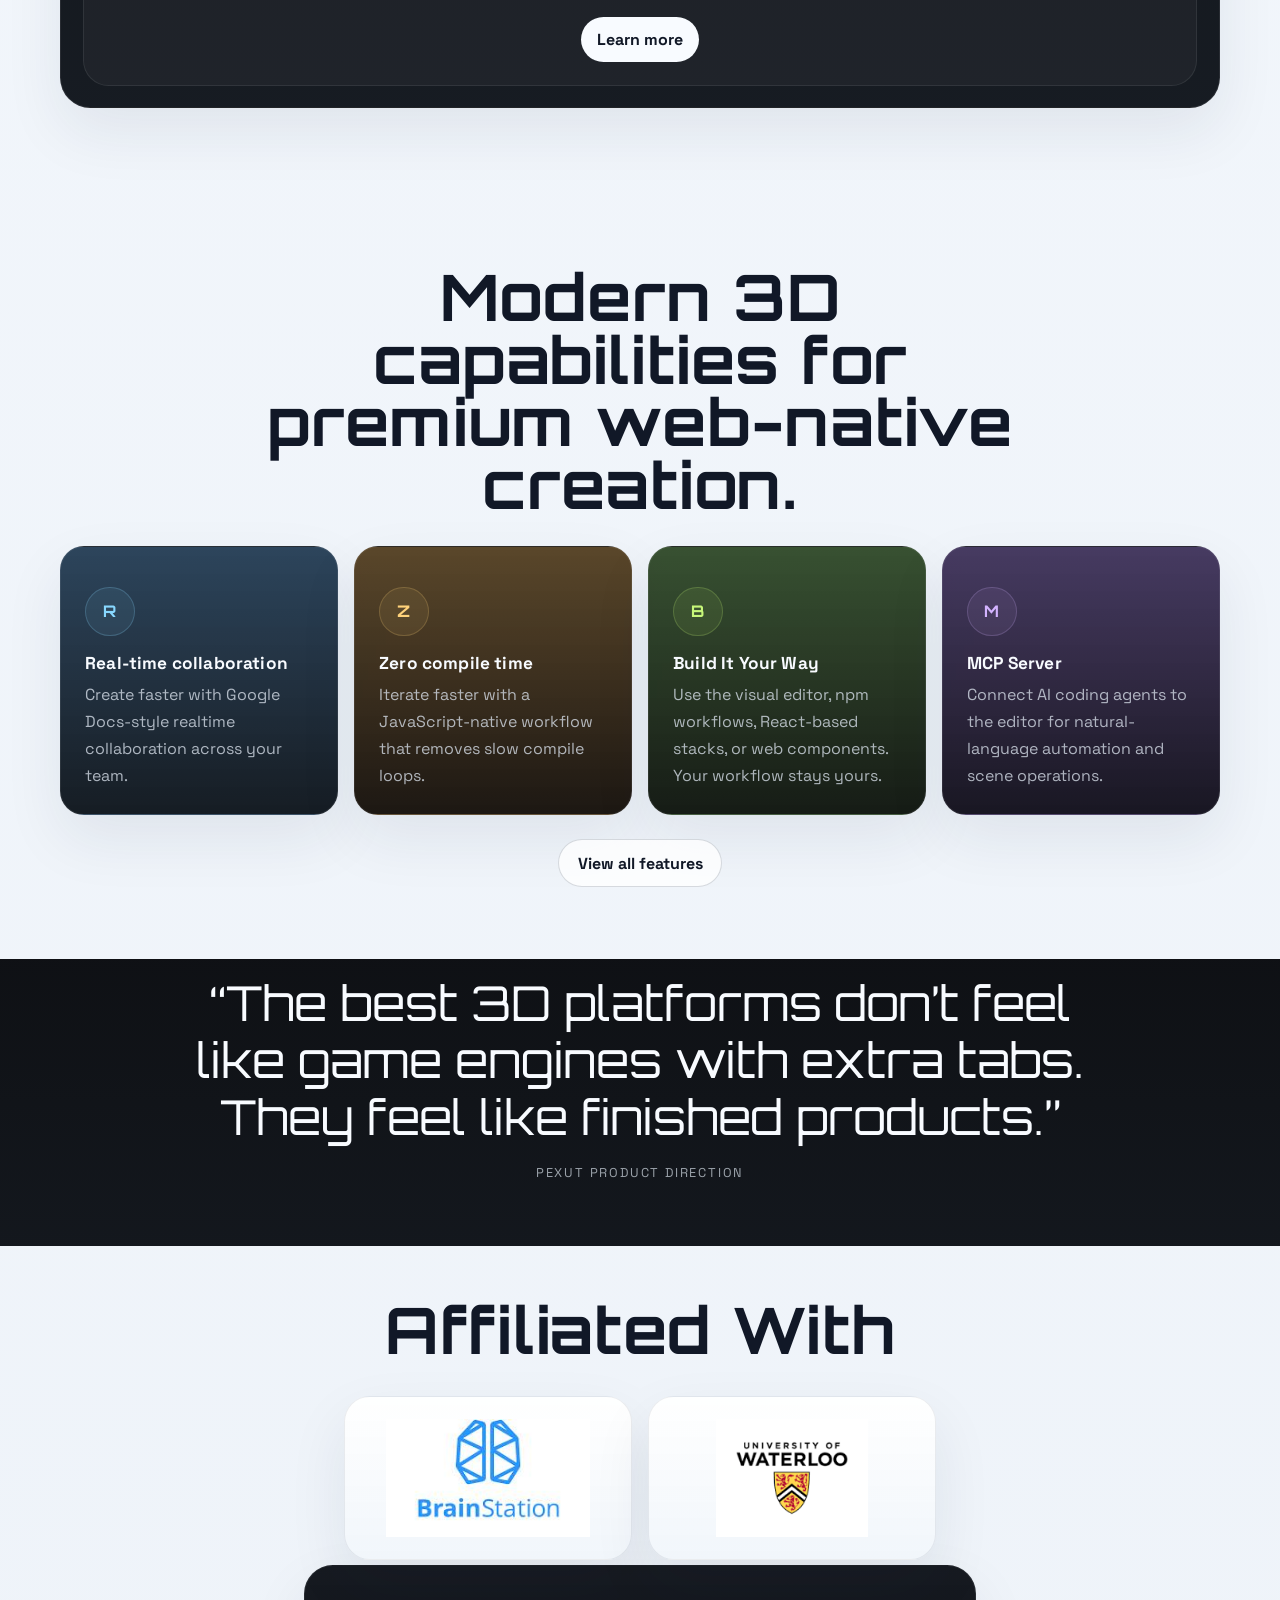
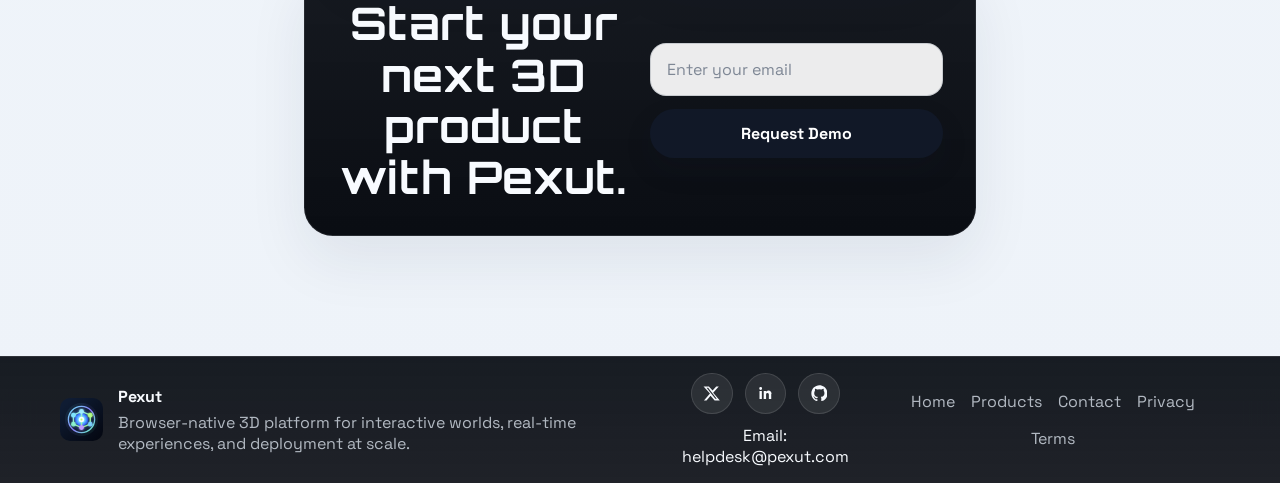
==== commit b4adaeba: "Update index.html" ====
--- a/index.html
+++ b/index.html
@@ -3,8 +3,8 @@
 <head>
   <meta charset="UTF-8">
   <meta name="viewport" content="width=device-width, initial-scale=1.0">
-  <meta name="description" content="Loopnode is a browser-native 3D platform for real-time scenes, collaborative editing, WebGPU apps, and premium interactive experiences.">
-  <title>Loopnode | Browser-Native 3D Platform</title>
+  <meta name="description" content="Pexut is a browser-native 3D platform for real-time scenes, collaborative editing, WebGPU apps, and premium interactive experiences.">
+  <title>Pexut | Browser-Native 3D Platform</title>
   <link rel="preconnect" href="https://fonts.googleapis.com">
   <link rel="preconnect" href="https://fonts.gstatic.com" crossorigin>
   <link href="https://fonts.googleapis.com/css2?family=Orbitron:wght@500;700;800&family=Space+Grotesk:wght@400;500;700&display=swap" rel="stylesheet">
@@ -16,9 +16,9 @@
   <div class="noise-layer"></div>
   <header class="site-header">
     <div class="shell nav-row">
-      <a class="brand-link" href="./index.html" aria-label="Loopnode home">
-        <img class="brand-mark" src="logo-mark.svg" alt="Loopnode logo">
-        <span class="brand-wordmark">Loopnode</span>
+      <a class="brand-link" href="./index.html" aria-label="Pexut home">
+        <img class="brand-mark" src="logo-mark.svg" alt="Pexut logo">
+        <span class="brand-wordmark">Pexut</span>
       </a>
       <button class="nav-toggle" type="button" aria-expanded="false" aria-controls="primary-nav">
         <span>Menu</span>
@@ -42,7 +42,7 @@
           <div class="shell home-hero-shell">
             <div class="home-hero-copy">
               <h1>Make the web feel physically real.</h1>
-              <p class="home-hero-dek">Loopnode is premium infrastructure for teams building interactive 3D products, immersive launches, digital twins, and realtime spatial interfaces directly for the browser.</p>
+              <p class="home-hero-dek">Pexut is premium infrastructure for teams building interactive 3D products, immersive launches, digital twins, and realtime spatial interfaces directly for the browser.</p>
               <div class="hero-actions">
                 <a class="button button-solid" href="./contact.html">Request Access</a>
                 <a class="button button-outline" href="./index.html#platform">Explore Platform</a>
@@ -78,7 +78,7 @@
       <div class="shell home-story-grid">
         <article class="home-story-copy">
           <h2>A complete 3D operating layer, designed like a finished product.</h2>
-          <p class="home-story-lead">Loopnode unifies creation, runtime, review, and deployment inside one premium web platform.</p>
+          <p class="home-story-lead">Pexut unifies creation, runtime, review, and deployment inside one premium web platform.</p>
           <div class="home-stack-note">
             <p>Instead of stitching together scene tools, export loops, runtime code, and release scripts, teams work inside one continuous system built for modern browser experiences.</p>
           </div>
@@ -95,7 +95,7 @@
       <div class="shell home-platform-shell">
         <div class="section-head home-center-head">
           <h2>From composition to launch, the product stays coherent.</h2>
-          <p>Loopnode replaces disconnected scene tools, review links, export loops, and deployment scripts with a single operating system for interactive 3D delivery.</p>
+          <p>Pexut replaces disconnected scene tools, review links, export loops, and deployment scripts with a single operating system for interactive 3D delivery.</p>
         </div>
         <div class="workflow-track">
           <div class="workflow-track-line"></div>
@@ -124,7 +124,7 @@
       <div class="shell feature-catalog">
         <div class="section-head home-center-head">
           <h2>Every layer required to build, orchestrate, and deliver realtime 3D on the web.</h2>
-          <p>Loopnode combines the browser editor, open runtime, asset graph, deployment controls, and review workflows teams usually stitch together by hand.</p>
+          <p>Pexut combines the browser editor, open runtime, asset graph, deployment controls, and review workflows teams usually stitch together by hand.</p>
         </div>
         <div class="platform-grid">
           <article class="module-panel">
@@ -164,8 +164,8 @@
     <section class="home-showcase" id="industries">
       <div class="shell">
         <div class="section-head home-center-head">
-          <h2>Loopnode in your industry.</h2>
-          <p>Loopnode is not limited to games. Explore how the platform adapts to immersive commerce, XR, simulation, and spatial product experiences.</p>
+          <h2>Pexut in your industry.</h2>
+          <p>Pexut is not limited to games. Explore how the platform adapts to immersive commerce, XR, simulation, and spatial product experiences.</p>
         </div>
         <div class="industry-explorer" data-industry-explorer>
           <div class="industry-tabs" role="tablist" aria-label="Industries">
@@ -251,7 +251,7 @@
     <section class="home-quote-band">
       <div class="shell home-quote-shell">
         <p>“The best 3D platforms don’t feel like game engines with extra tabs. They feel like finished products.”</p>
-        <span>Loopnode product direction</span>
+        <span>Pexut product direction</span>
       </div>
     </section>
 
@@ -282,7 +282,7 @@
     <section class="closing-section home-closing">
       <div class="shell closing-grid">
         <article>
-          <h2>Start your next 3D product with Loopnode.</h2>
+          <h2>Start your next 3D product with Pexut.</h2>
         </article>
         <form class="closing-form" action="#" method="post">
           <input type="email" name="email" placeholder="Enter your email" required>
@@ -295,9 +295,9 @@
   <footer class="site-footer">
     <div class="shell footer-grid">
       <div class="footer-brand">
-        <img class="brand-mark" src="logo-mark.svg" alt="Loopnode logo">
+        <img class="brand-mark" src="logo-mark.svg" alt="Pexut logo">
         <div>
-          <strong>Loopnode</strong>
+          <strong>Pexut</strong>
           <p>Browser-native 3D platform for interactive worlds, real-time experiences, and deployment at scale.</p>
         </div>
       </div>
@@ -313,8 +313,8 @@
             <svg viewBox="0 0 24 24" aria-hidden="true"><path d="M12 .5C5.65.5.5 5.65.5 12c0 5.08 3.29 9.39 7.86 10.9.57.1.78-.25.78-.55 0-.27-.01-1.16-.02-2.1-3.2.7-3.87-1.36-3.87-1.36-.52-1.33-1.28-1.68-1.28-1.68-1.04-.72.08-.7.08-.7 1.15.08 1.75 1.18 1.75 1.18 1.02 1.75 2.67 1.24 3.32.95.1-.74.4-1.24.72-1.53-2.55-.29-5.24-1.28-5.24-5.68 0-1.25.45-2.27 1.18-3.07-.12-.29-.51-1.46.11-3.04 0 0 .96-.31 3.15 1.17a10.9 10.9 0 0 1 5.74 0c2.18-1.48 3.14-1.17 3.14-1.17.63 1.58.24 2.75.12 3.04.73.8 1.18 1.82 1.18 3.07 0 4.41-2.69 5.39-5.26 5.67.41.36.78 1.06.78 2.14 0 1.54-.01 2.78-.01 3.16 0 .3.2.66.79.55A11.52 11.52 0 0 0 23.5 12C23.5 5.65 18.35.5 12 .5Z"/></svg>
           </a>
         </div>
-        <p><span>Email:</span> <a href="mailto:helpdesk@loopnode.net">helpdesk@loopnode.net</a></p>
-        <p>200 University Ave W, Waterloo, ON N2L 3G1, Canada</p>
+        <p><span>Email:</span> <a href="mailto:helpdesk@pexut.com">helpdesk@pexut.com</a></p>
+        
       </div>
       <div class="footer-links">
         <a href="./index.html">Home</a>
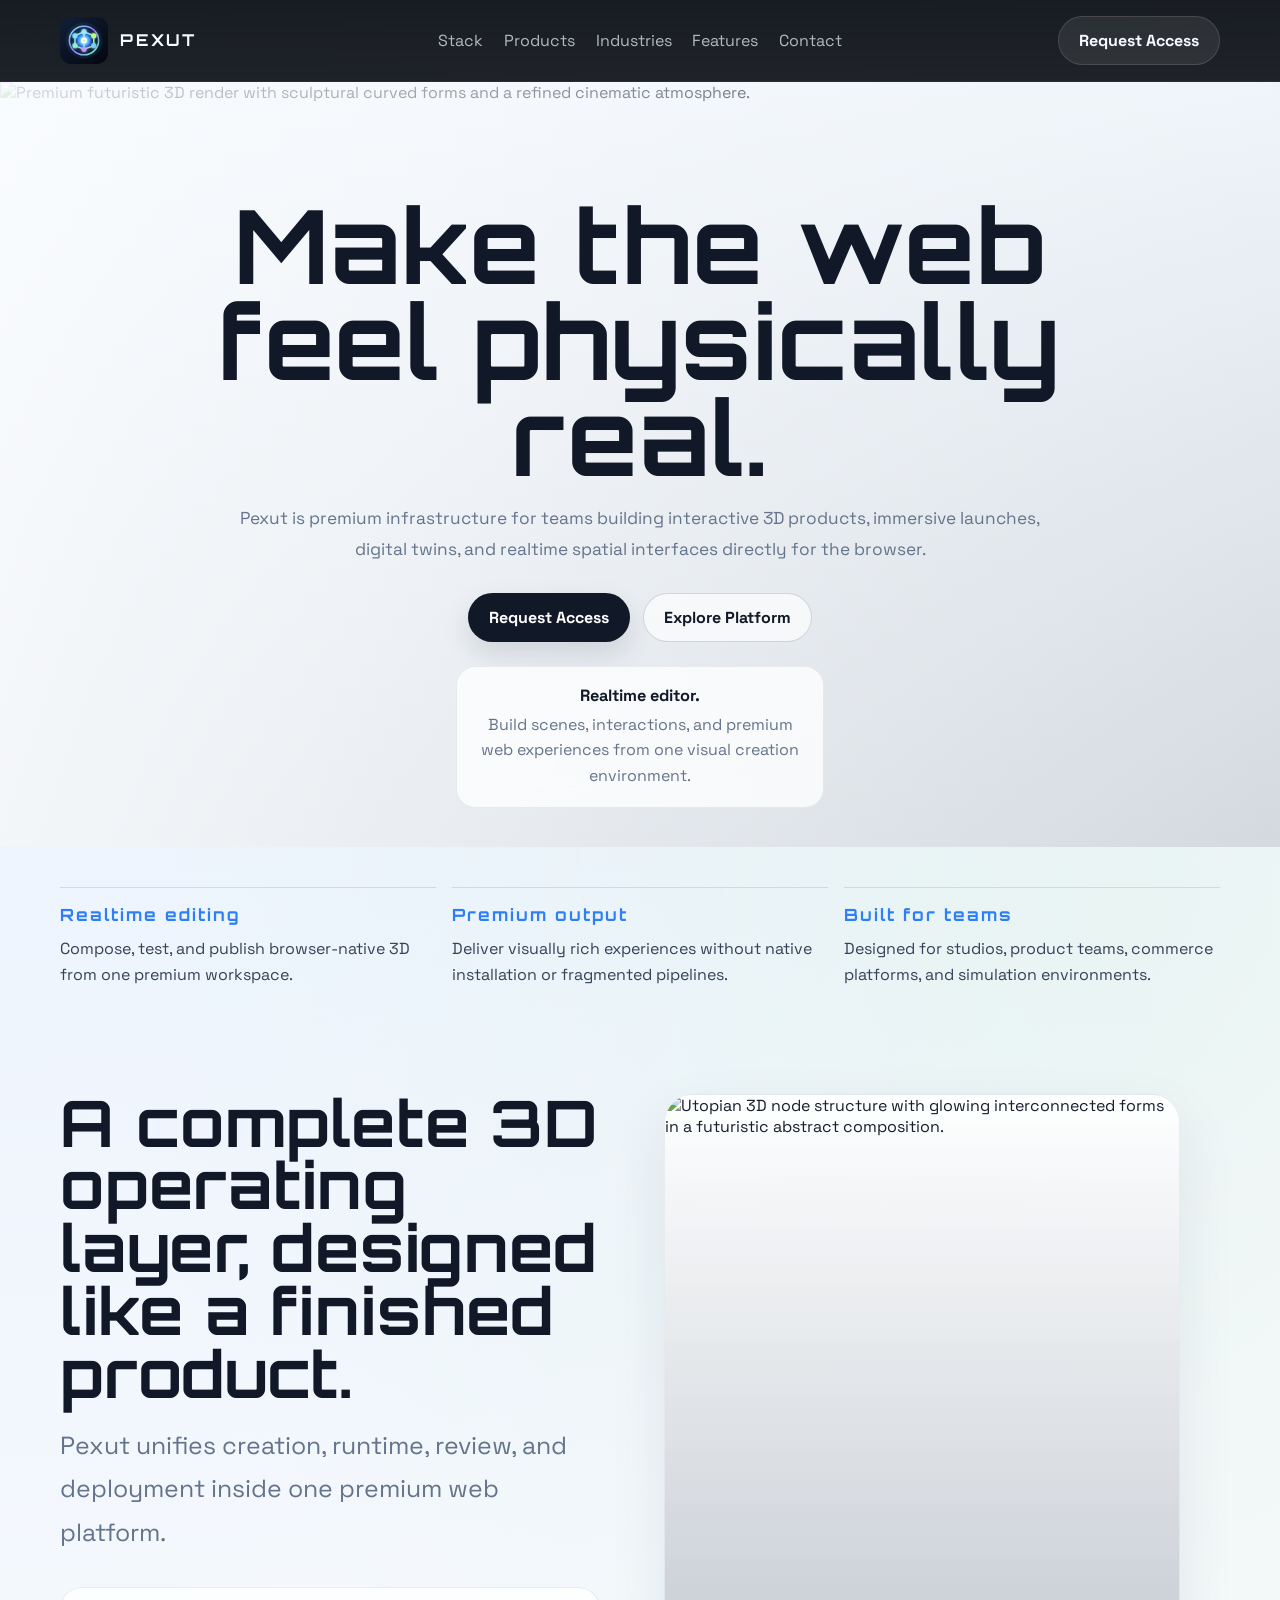
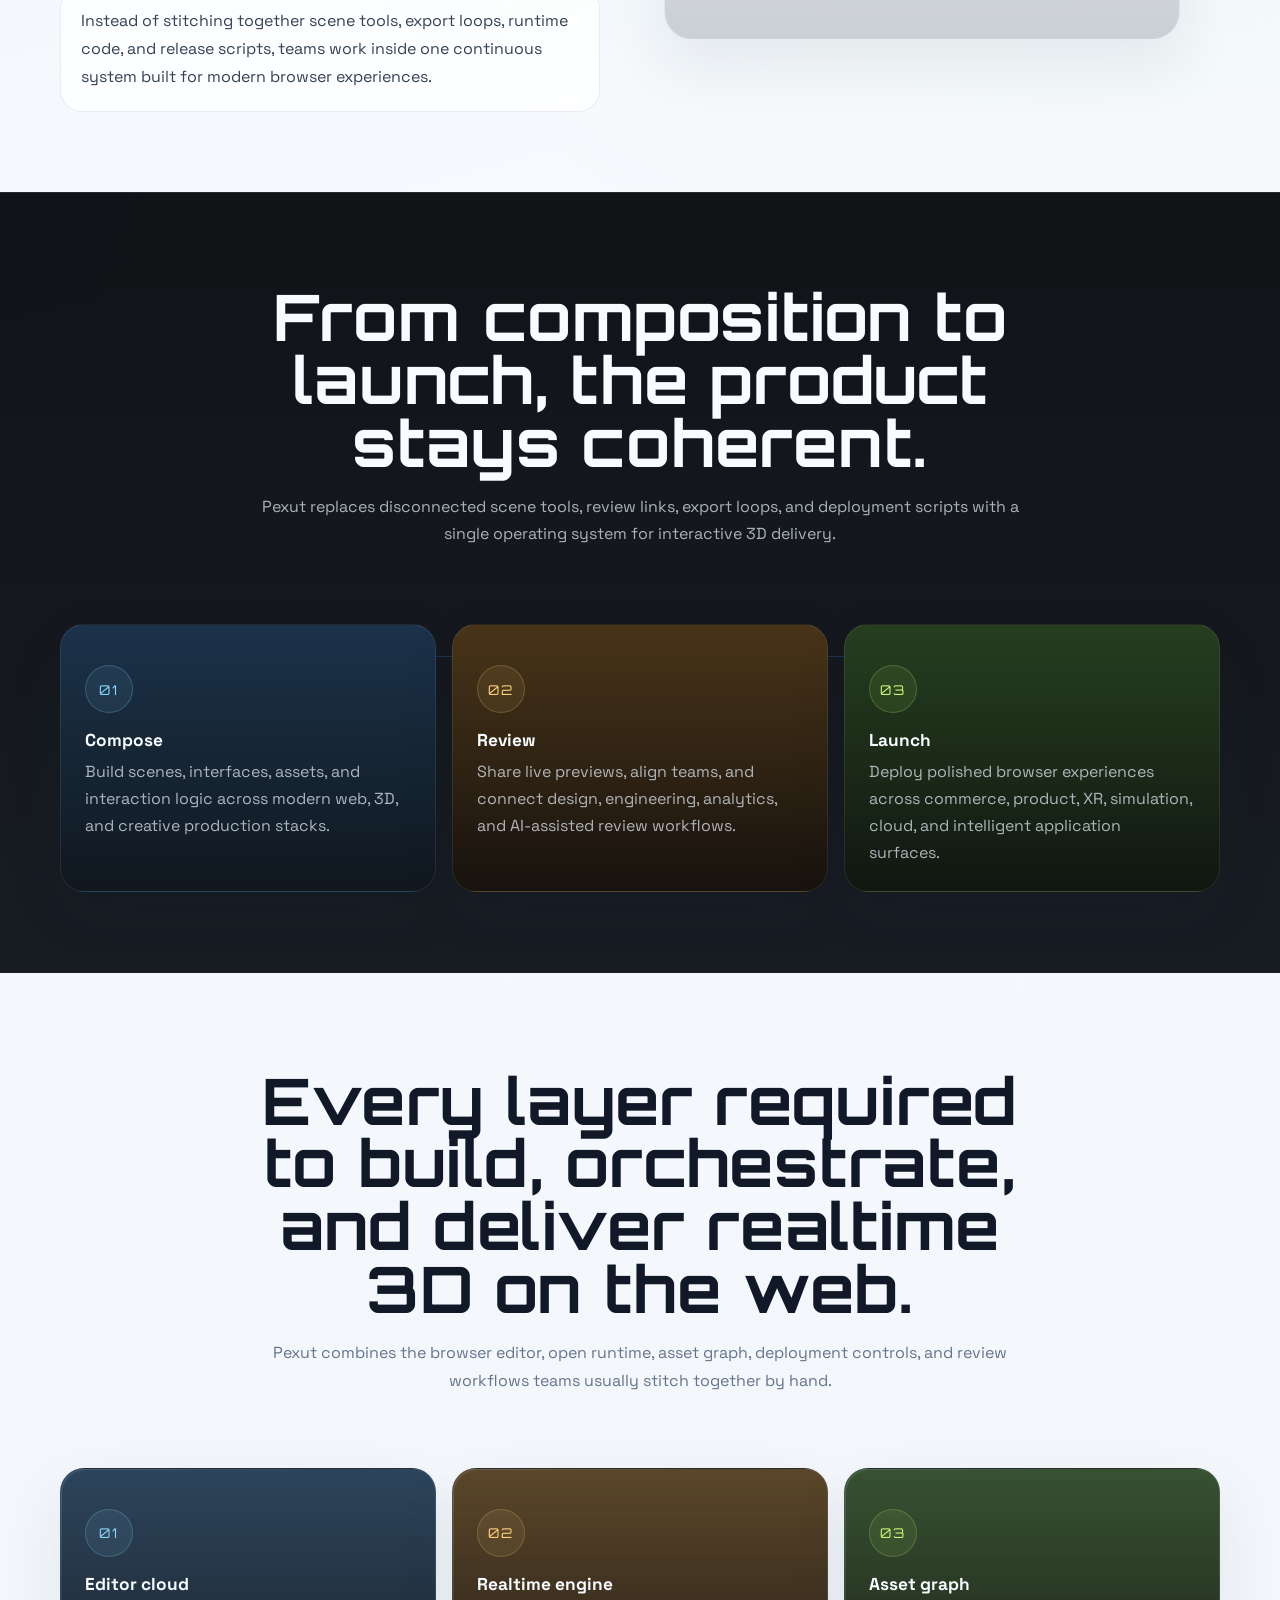
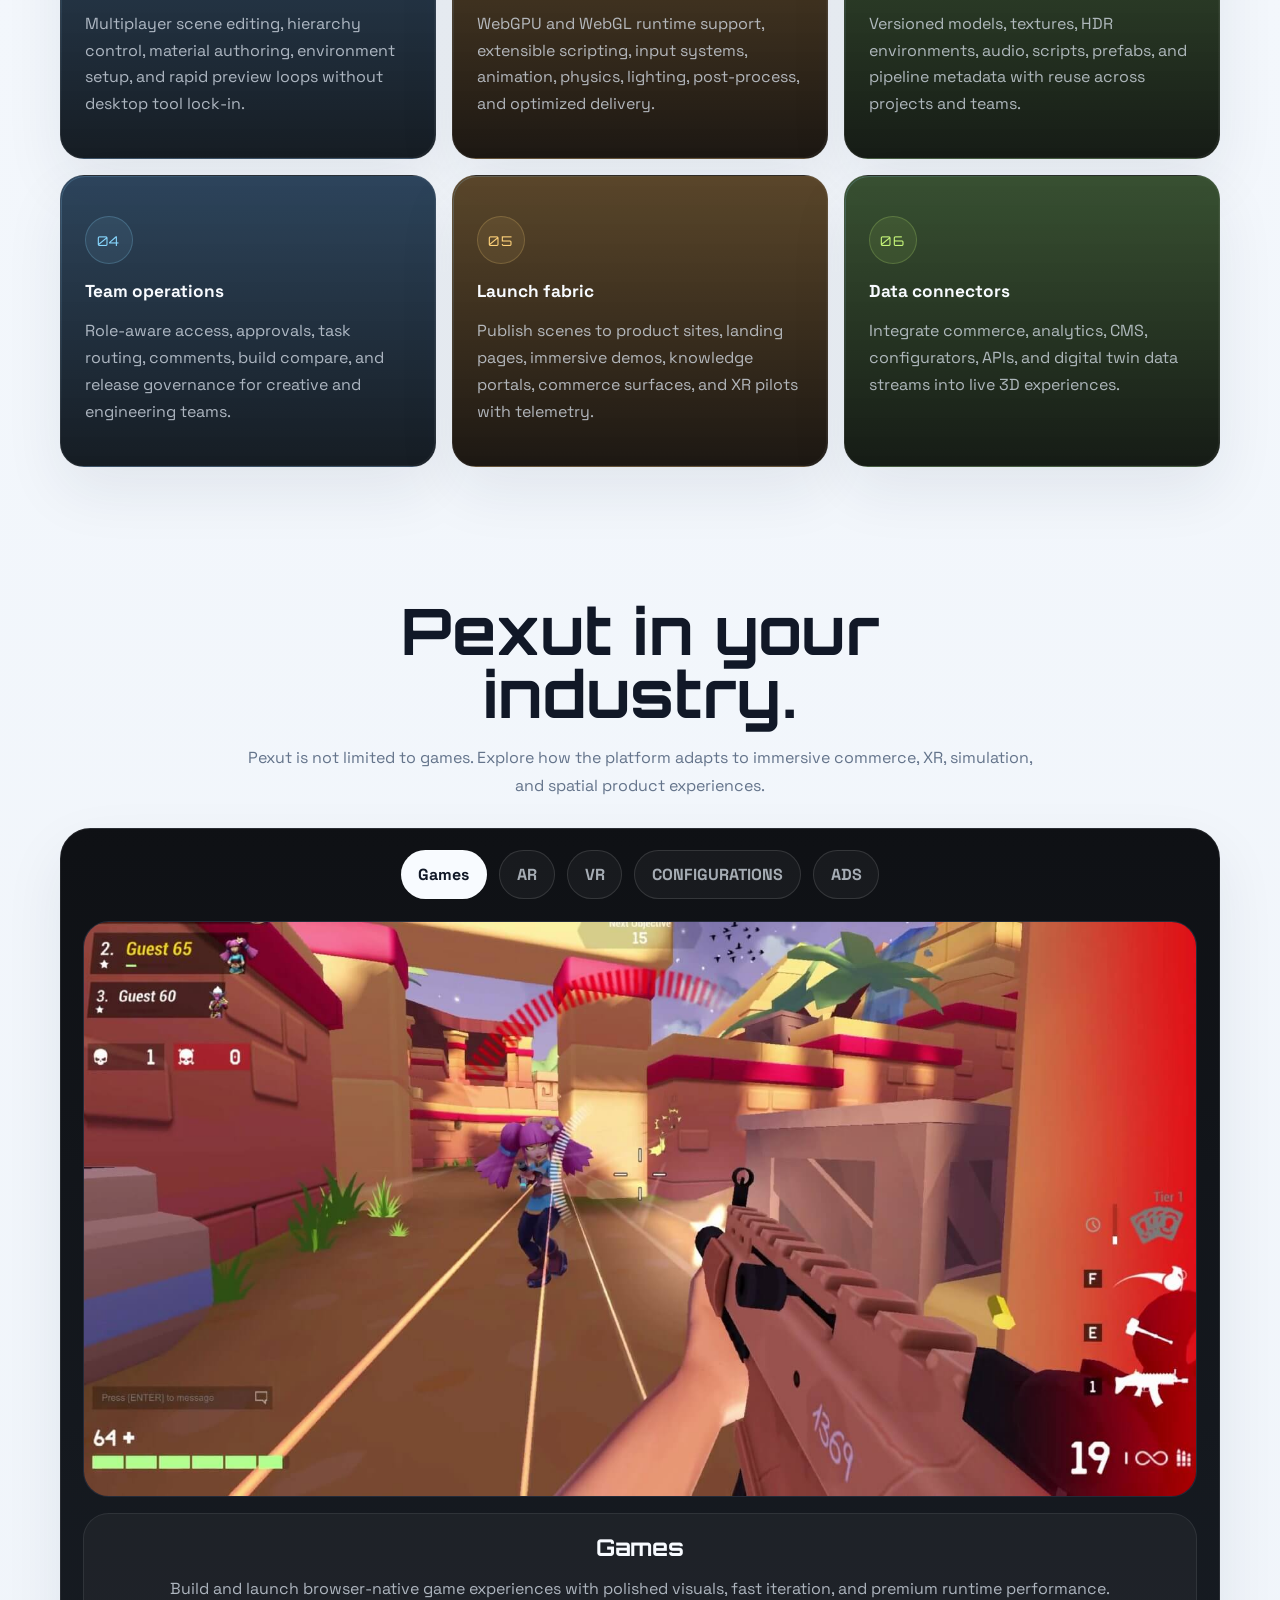
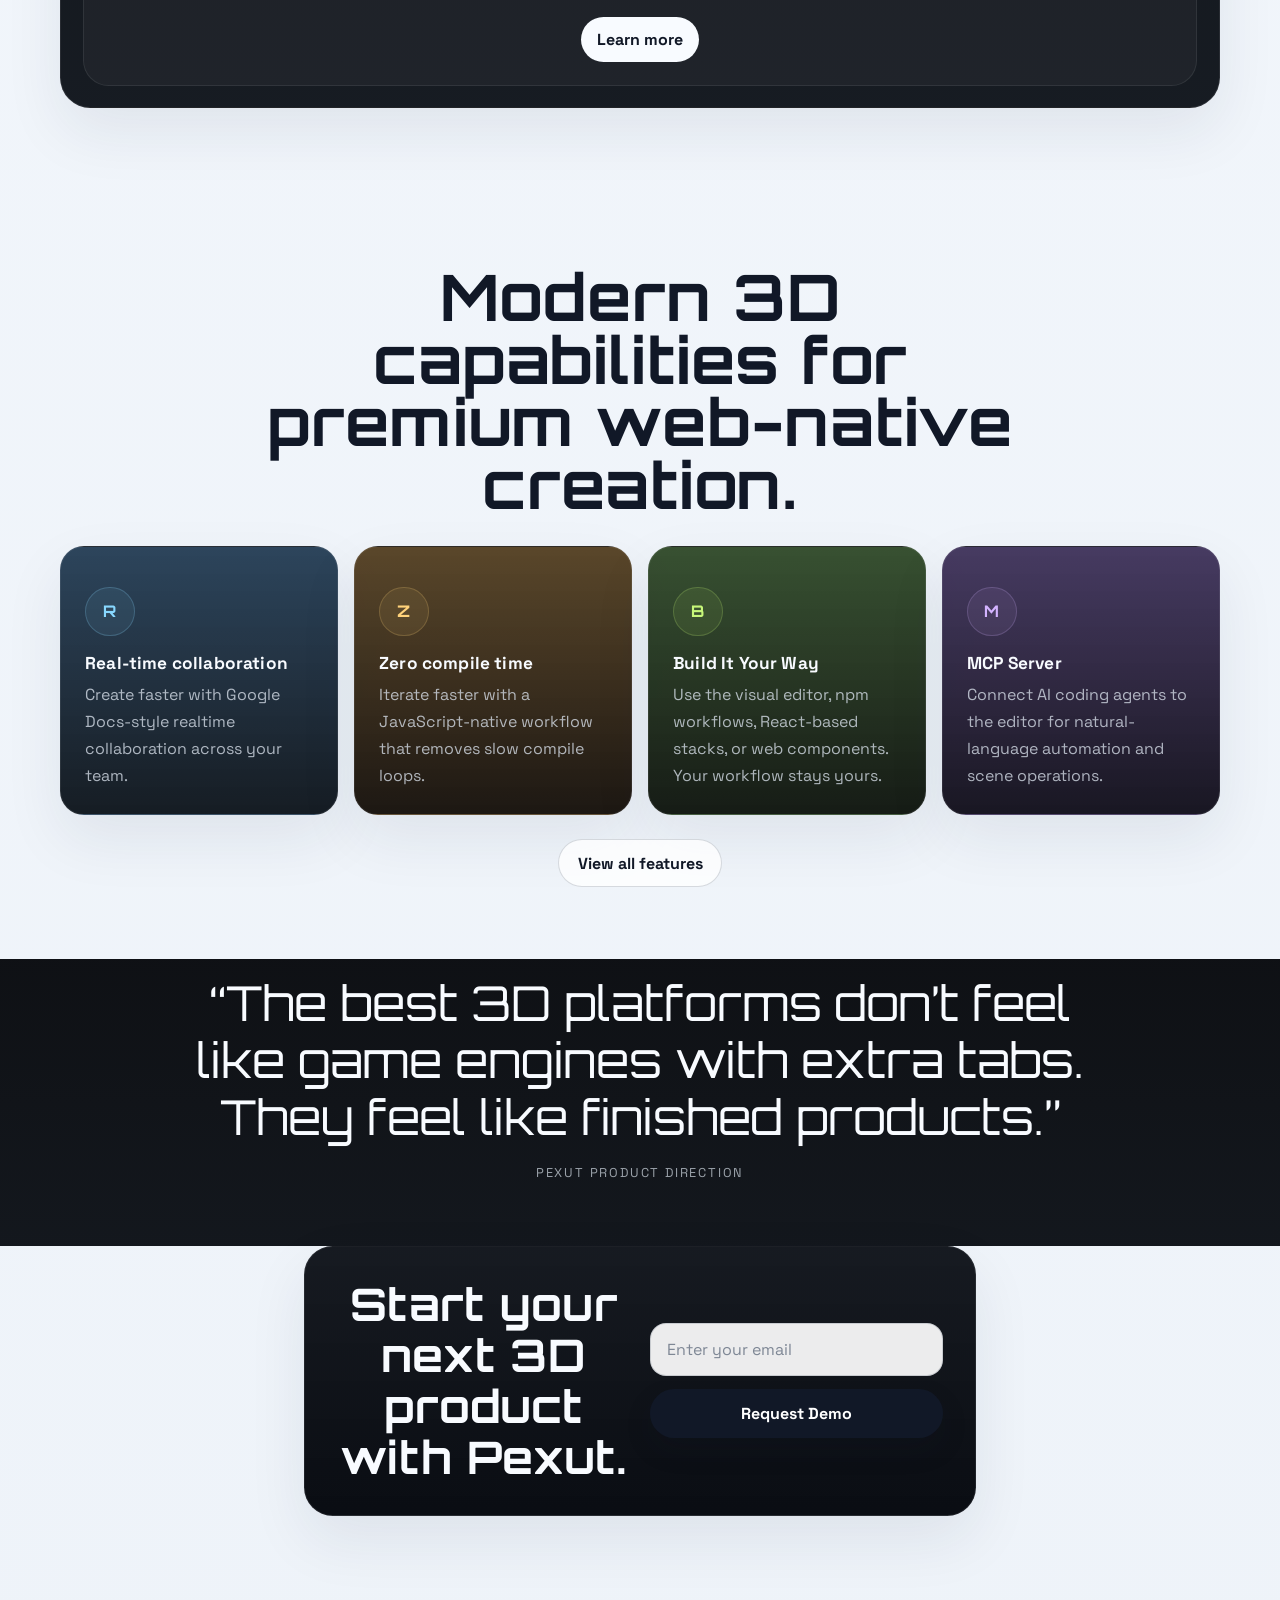
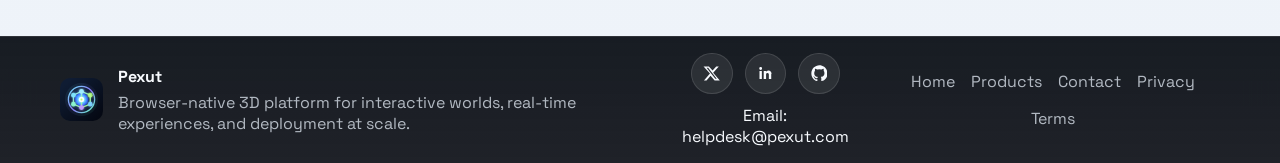
==== commit 356eb6f9: "Update index.html" ====
--- a/index.html
+++ b/index.html
@@ -255,29 +255,6 @@
       </div>
     </section>
 
-    <section class="affiliate-section">
-      <div class="shell">
-        <div class="section-head home-center-head affiliate-head">
-          <h2>Affiliated With</h2>
-        </div>
-        <div class="affiliate-carousel" aria-label="Affiliated organizations">
-          <div class="affiliate-track">
-            <div class="affiliate-logo-card">
-              <img src="brilog.jpeg" alt="Affiliated logo 1">
-            </div>
-            <div class="affiliate-logo-card">
-              <img src="watlog.png" alt="Affiliated logo 2">
-            </div>
-            <div class="affiliate-logo-card" aria-hidden="true">
-              <img src="brilog.jpeg" alt="">
-            </div>
-            <div class="affiliate-logo-card" aria-hidden="true">
-              <img src="watlog.png" alt="">
-            </div>
-          </div>
-        </div>
-      </div>
-    </section>
 
     <section class="closing-section home-closing">
       <div class="shell closing-grid">
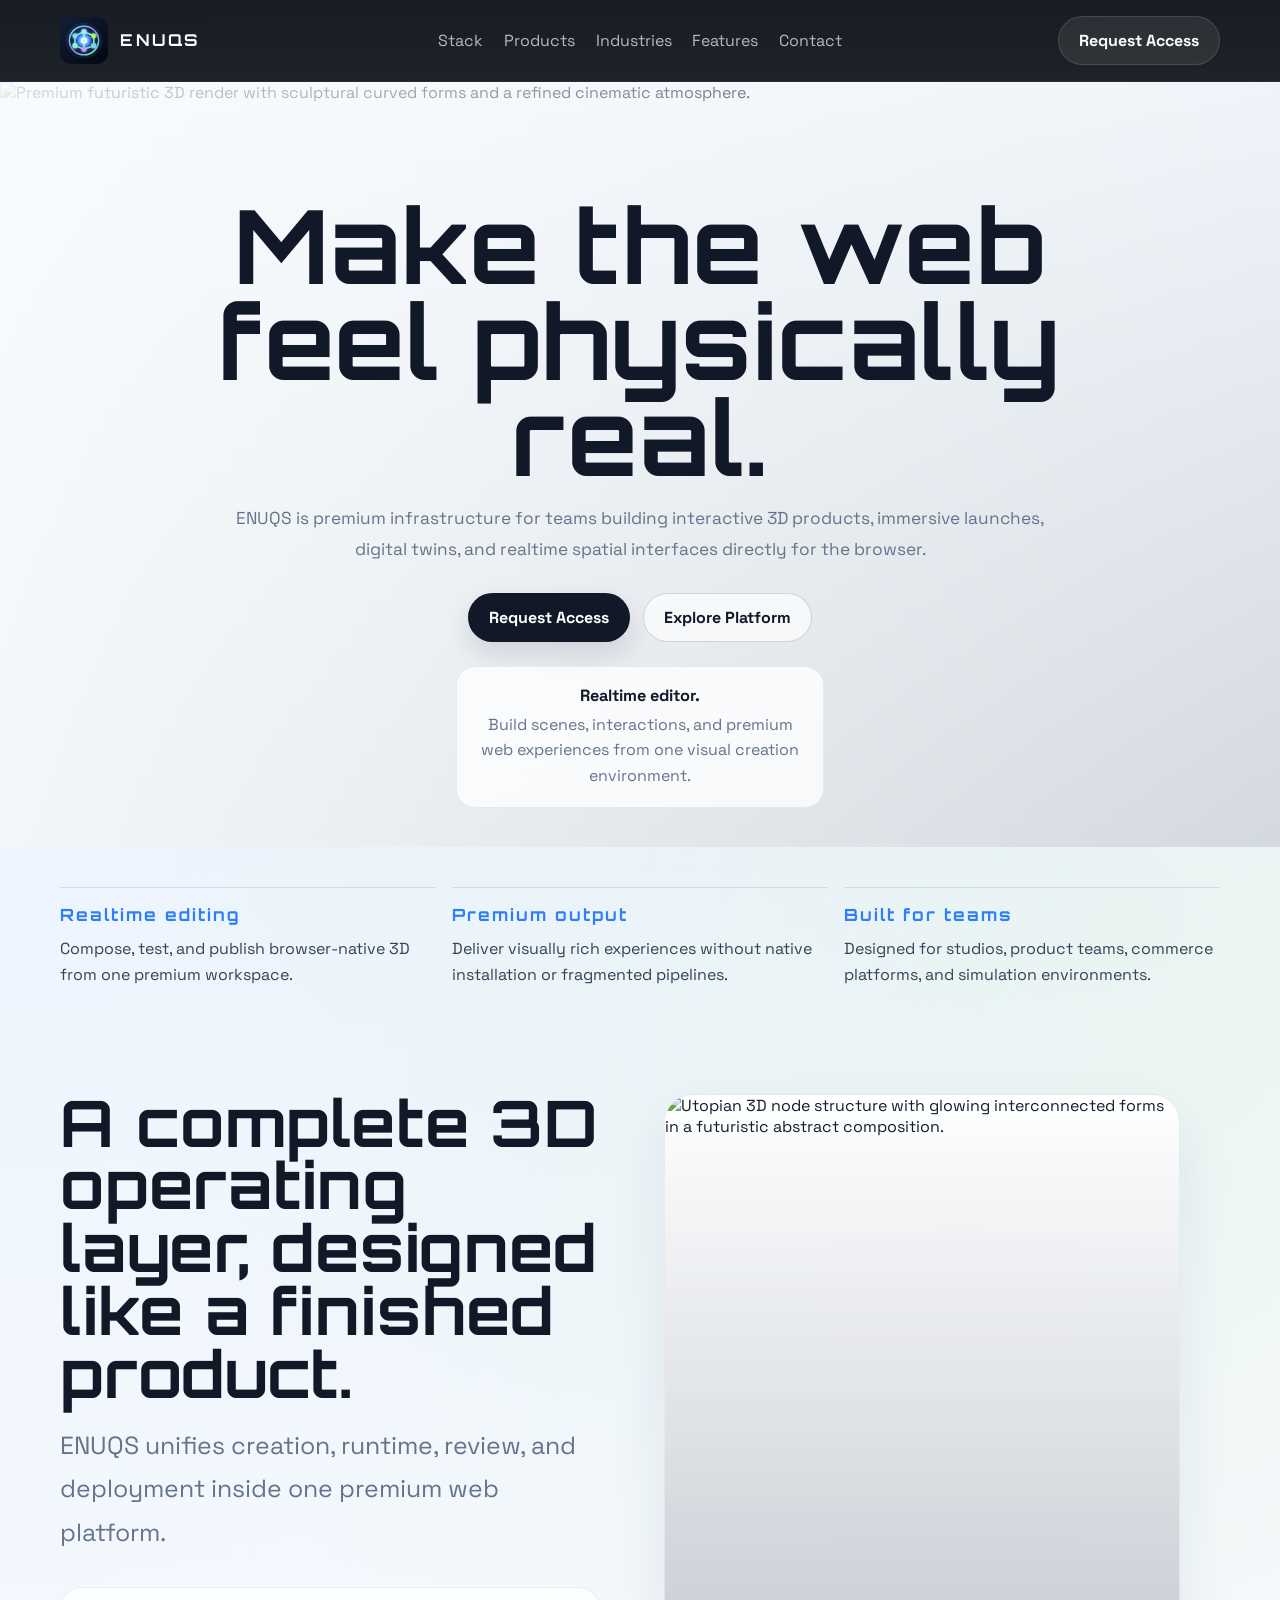
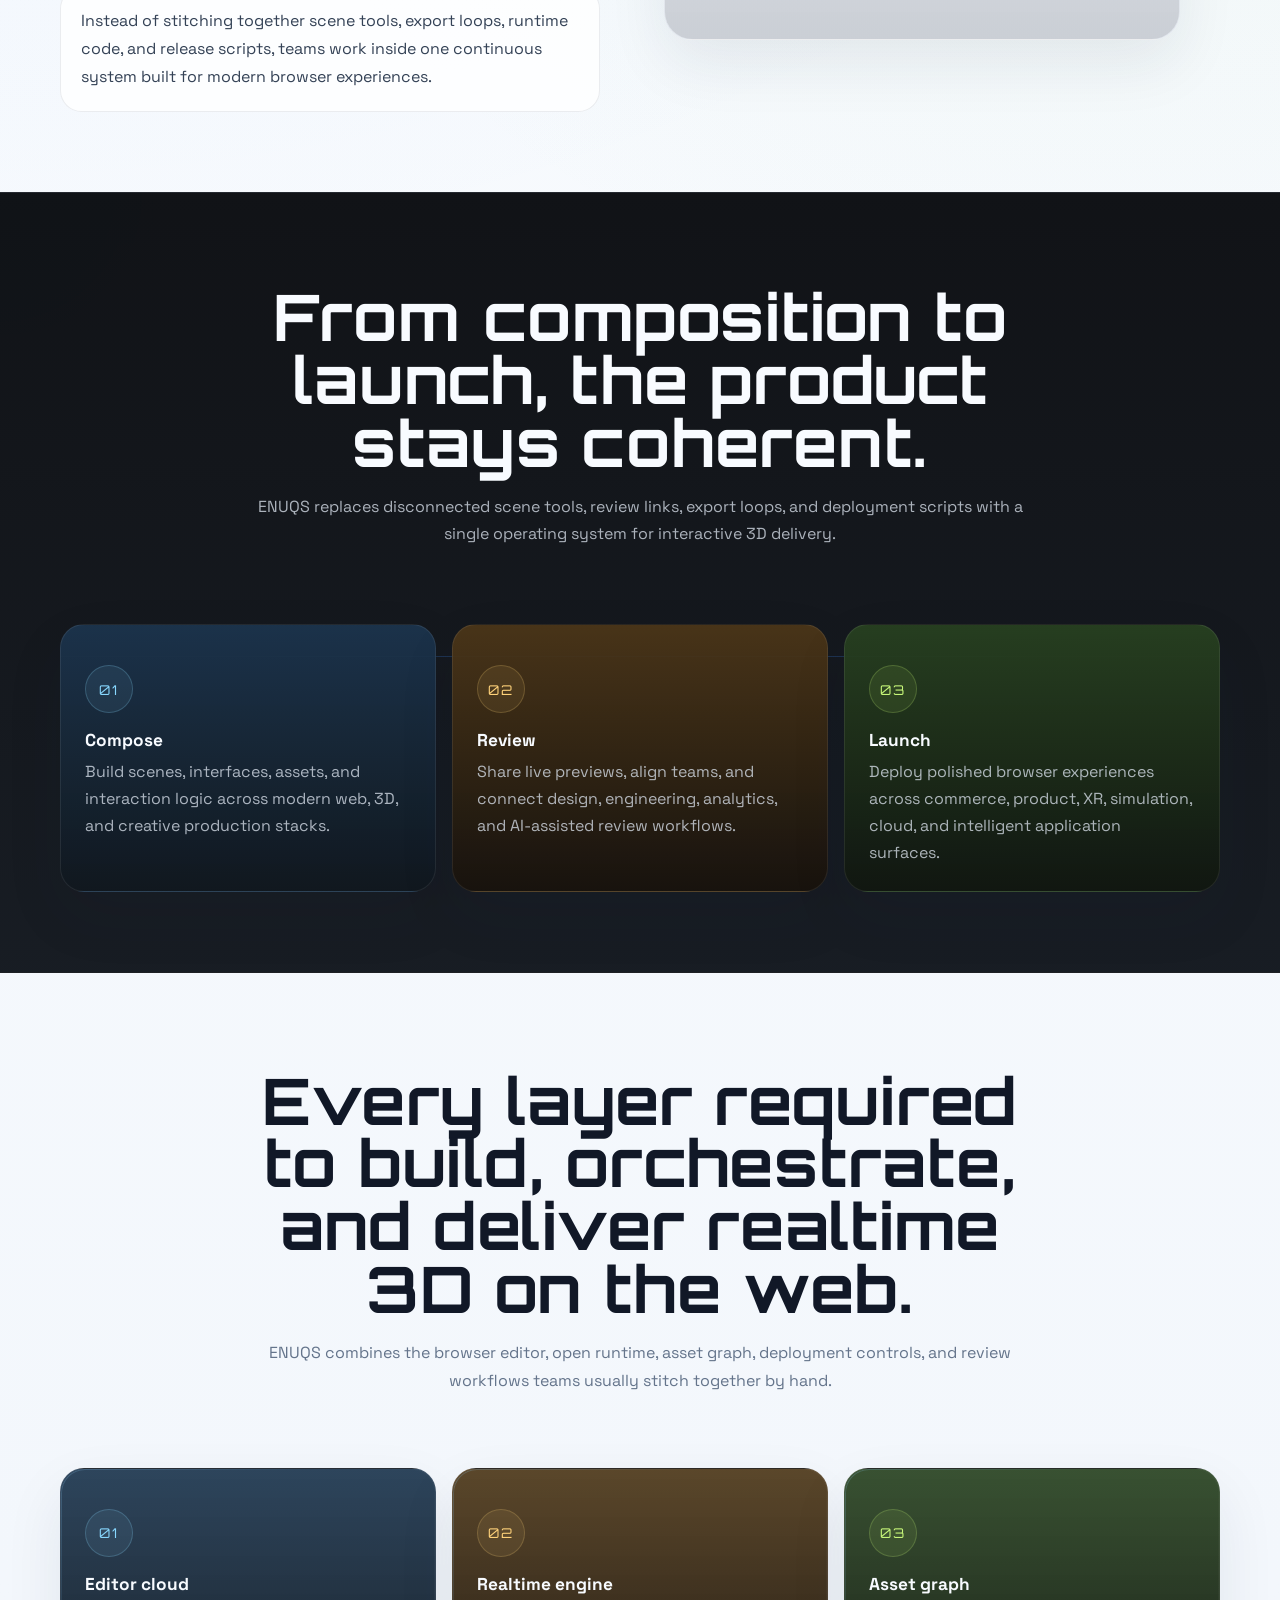
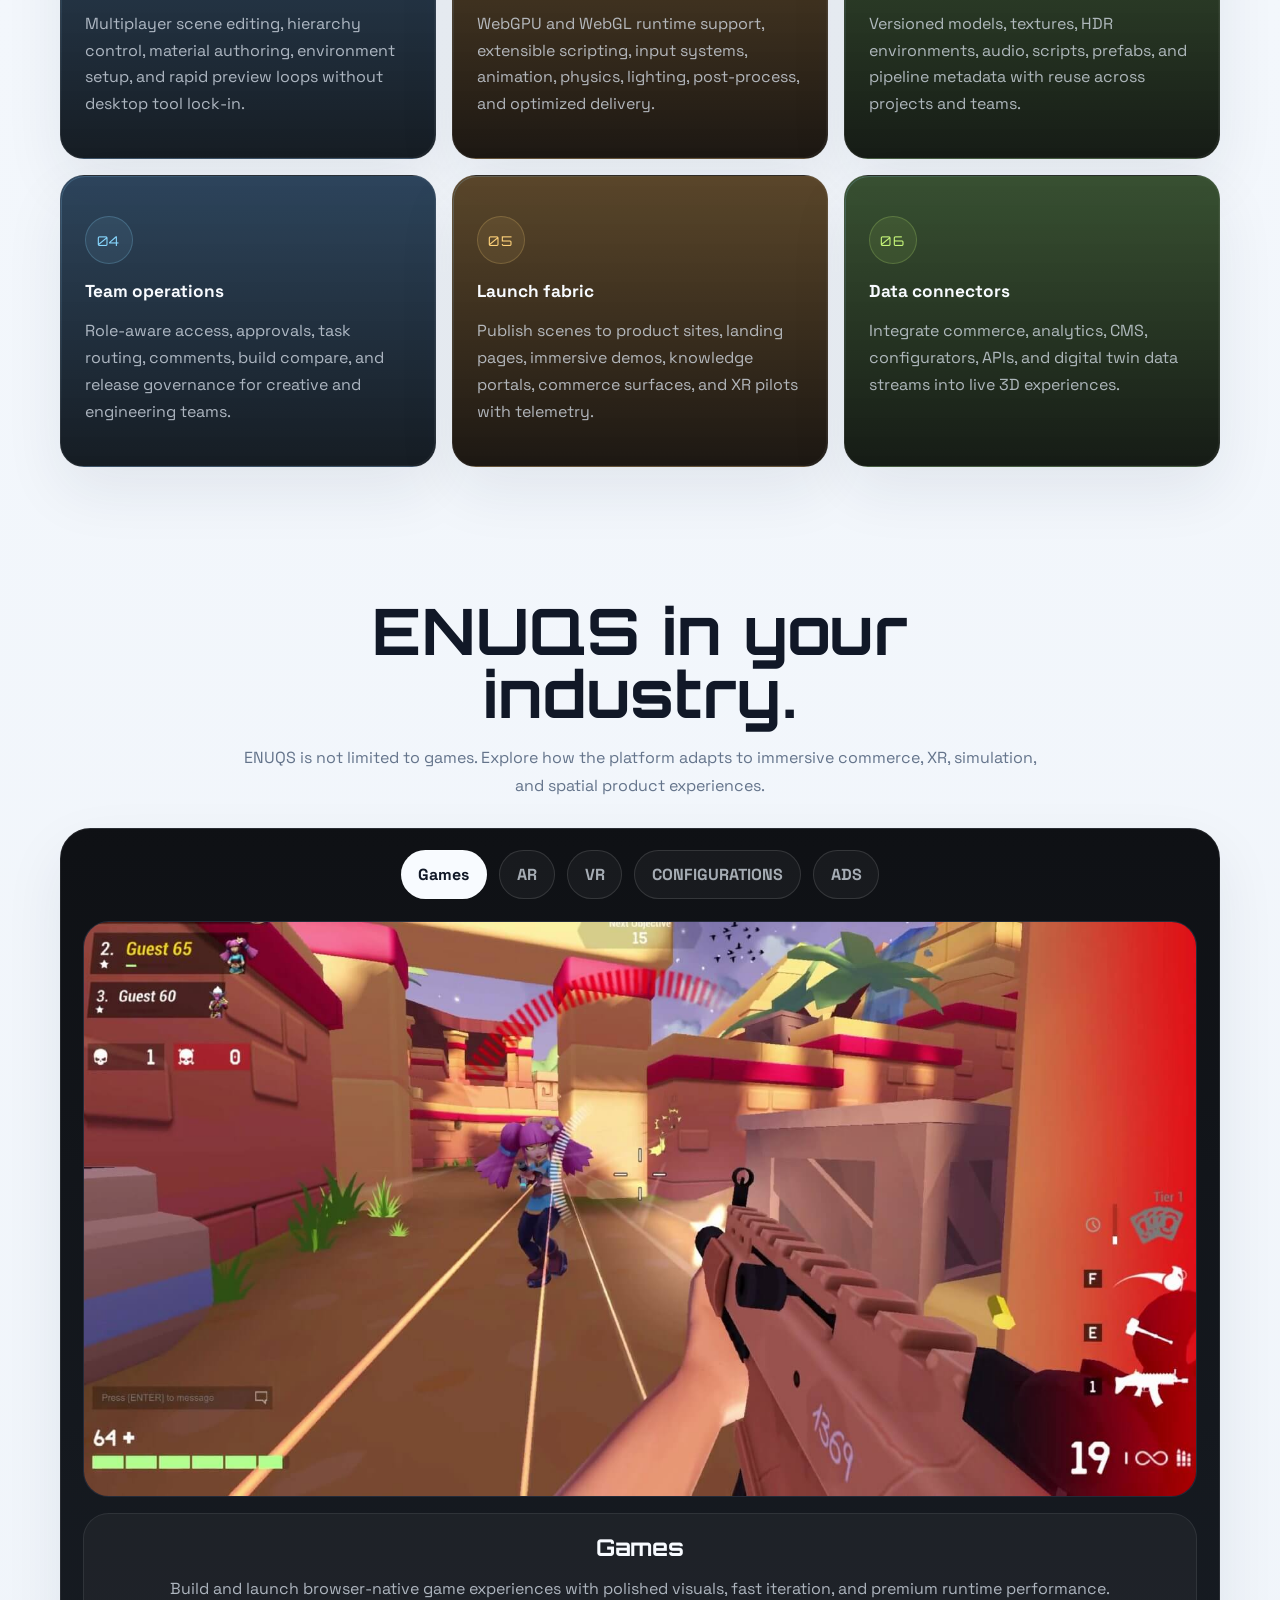
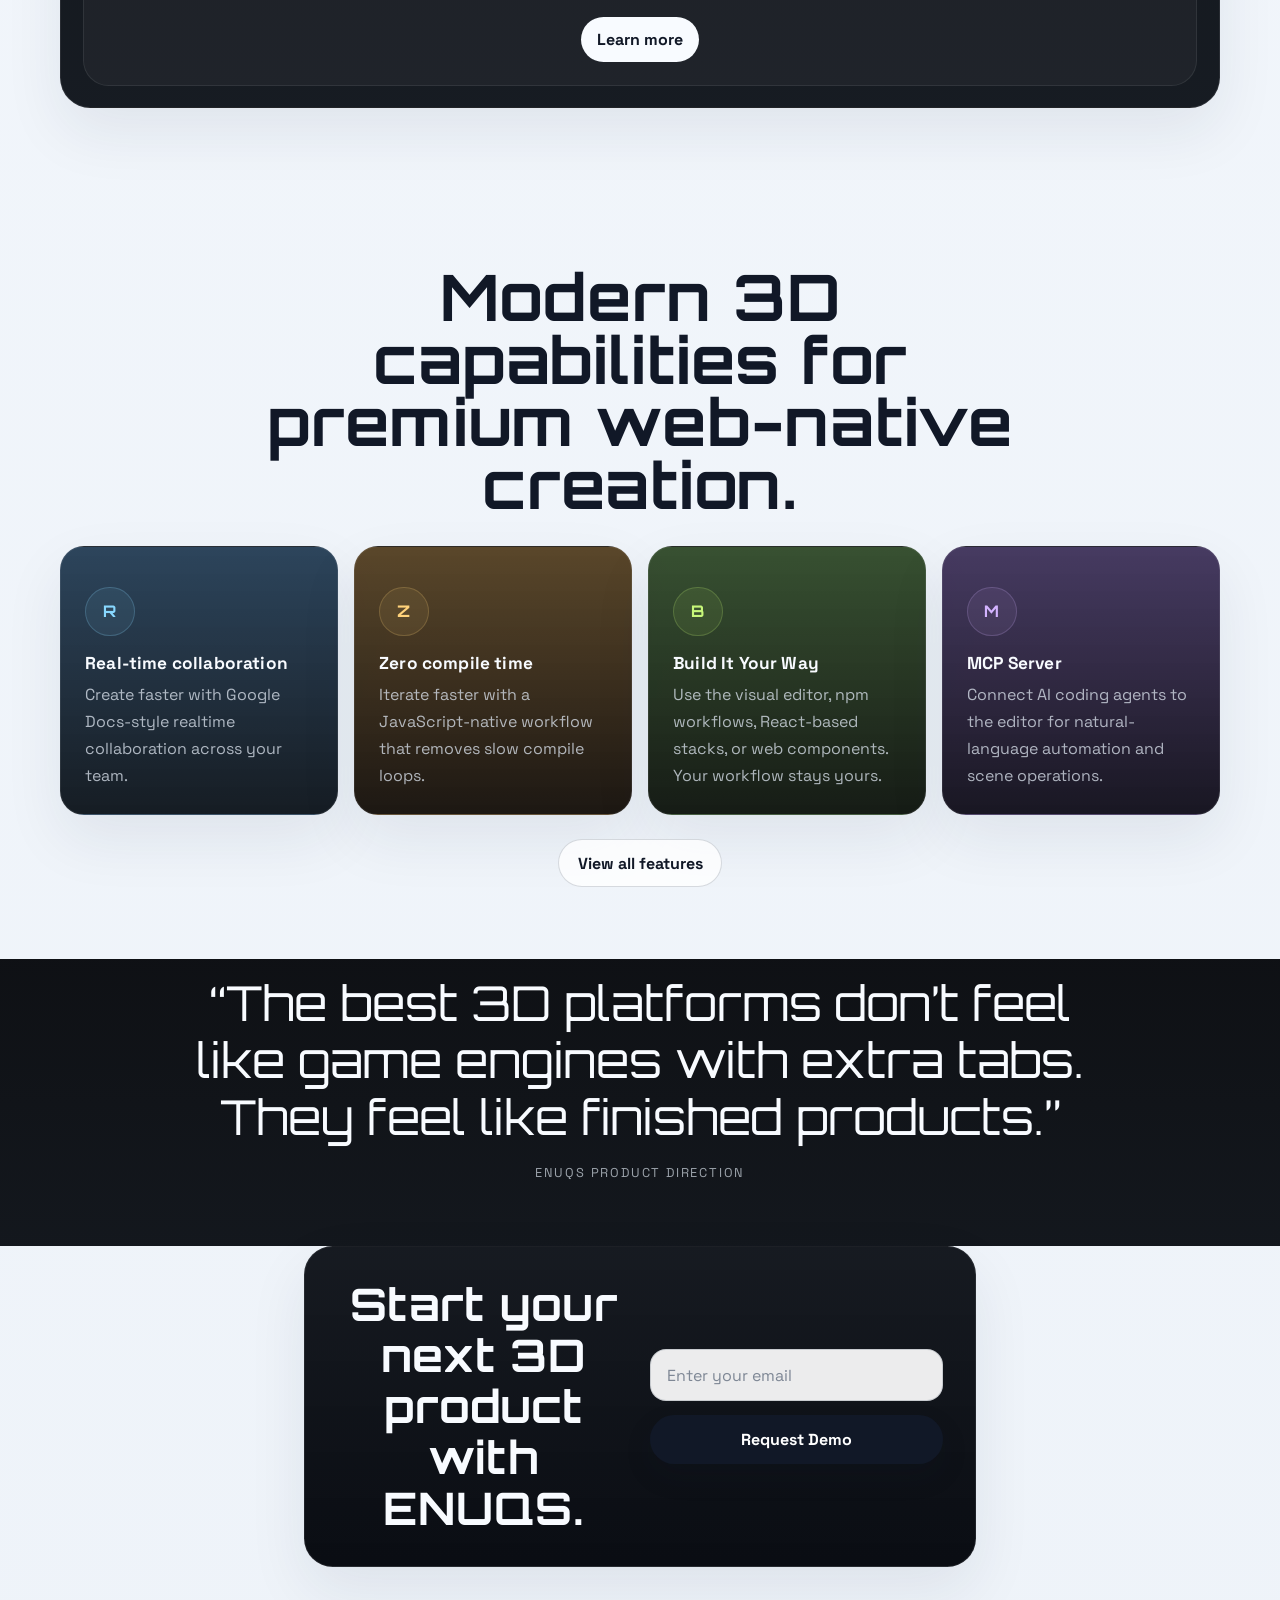
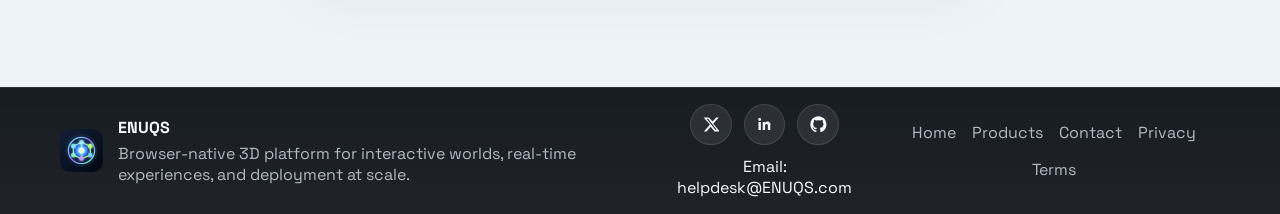
==== commit f5e106ed: "Rename Pexut to ENUQS in index.html" ====
--- a/index.html
+++ b/index.html
@@ -3,8 +3,8 @@
 <head>
   <meta charset="UTF-8">
   <meta name="viewport" content="width=device-width, initial-scale=1.0">
-  <meta name="description" content="Pexut is a browser-native 3D platform for real-time scenes, collaborative editing, WebGPU apps, and premium interactive experiences.">
-  <title>Pexut | Browser-Native 3D Platform</title>
+  <meta name="description" content="ENUQS is a browser-native 3D platform for real-time scenes, collaborative editing, WebGPU apps, and premium interactive experiences.">
+  <title>ENUQS | Browser-Native 3D Platform</title>
   <link rel="preconnect" href="https://fonts.googleapis.com">
   <link rel="preconnect" href="https://fonts.gstatic.com" crossorigin>
   <link href="https://fonts.googleapis.com/css2?family=Orbitron:wght@500;700;800&family=Space+Grotesk:wght@400;500;700&display=swap" rel="stylesheet">
@@ -16,9 +16,9 @@
   <div class="noise-layer"></div>
   <header class="site-header">
     <div class="shell nav-row">
-      <a class="brand-link" href="./index.html" aria-label="Pexut home">
-        <img class="brand-mark" src="logo-mark.svg" alt="Pexut logo">
-        <span class="brand-wordmark">Pexut</span>
+      <a class="brand-link" href="./index.html" aria-label="ENUQS home">
+        <img class="brand-mark" src="logo-mark.svg" alt="ENUQS logo">
+        <span class="brand-wordmark">ENUQS</span>
       </a>
       <button class="nav-toggle" type="button" aria-expanded="false" aria-controls="primary-nav">
         <span>Menu</span>
@@ -42,7 +42,7 @@
           <div class="shell home-hero-shell">
             <div class="home-hero-copy">
               <h1>Make the web feel physically real.</h1>
-              <p class="home-hero-dek">Pexut is premium infrastructure for teams building interactive 3D products, immersive launches, digital twins, and realtime spatial interfaces directly for the browser.</p>
+              <p class="home-hero-dek">ENUQS is premium infrastructure for teams building interactive 3D products, immersive launches, digital twins, and realtime spatial interfaces directly for the browser.</p>
               <div class="hero-actions">
                 <a class="button button-solid" href="./contact.html">Request Access</a>
                 <a class="button button-outline" href="./index.html#platform">Explore Platform</a>
@@ -78,7 +78,7 @@
       <div class="shell home-story-grid">
         <article class="home-story-copy">
           <h2>A complete 3D operating layer, designed like a finished product.</h2>
-          <p class="home-story-lead">Pexut unifies creation, runtime, review, and deployment inside one premium web platform.</p>
+          <p class="home-story-lead">ENUQS unifies creation, runtime, review, and deployment inside one premium web platform.</p>
           <div class="home-stack-note">
             <p>Instead of stitching together scene tools, export loops, runtime code, and release scripts, teams work inside one continuous system built for modern browser experiences.</p>
           </div>
@@ -95,7 +95,7 @@
       <div class="shell home-platform-shell">
         <div class="section-head home-center-head">
           <h2>From composition to launch, the product stays coherent.</h2>
-          <p>Pexut replaces disconnected scene tools, review links, export loops, and deployment scripts with a single operating system for interactive 3D delivery.</p>
+          <p>ENUQS replaces disconnected scene tools, review links, export loops, and deployment scripts with a single operating system for interactive 3D delivery.</p>
         </div>
         <div class="workflow-track">
           <div class="workflow-track-line"></div>
@@ -124,7 +124,7 @@
       <div class="shell feature-catalog">
         <div class="section-head home-center-head">
           <h2>Every layer required to build, orchestrate, and deliver realtime 3D on the web.</h2>
-          <p>Pexut combines the browser editor, open runtime, asset graph, deployment controls, and review workflows teams usually stitch together by hand.</p>
+          <p>ENUQS combines the browser editor, open runtime, asset graph, deployment controls, and review workflows teams usually stitch together by hand.</p>
         </div>
         <div class="platform-grid">
           <article class="module-panel">
@@ -164,8 +164,8 @@
     <section class="home-showcase" id="industries">
       <div class="shell">
         <div class="section-head home-center-head">
-          <h2>Pexut in your industry.</h2>
-          <p>Pexut is not limited to games. Explore how the platform adapts to immersive commerce, XR, simulation, and spatial product experiences.</p>
+          <h2>ENUQS in your industry.</h2>
+          <p>ENUQS is not limited to games. Explore how the platform adapts to immersive commerce, XR, simulation, and spatial product experiences.</p>
         </div>
         <div class="industry-explorer" data-industry-explorer>
           <div class="industry-tabs" role="tablist" aria-label="Industries">
@@ -251,7 +251,7 @@
     <section class="home-quote-band">
       <div class="shell home-quote-shell">
         <p>“The best 3D platforms don’t feel like game engines with extra tabs. They feel like finished products.”</p>
-        <span>Pexut product direction</span>
+        <span>ENUQS product direction</span>
       </div>
     </section>
 
@@ -259,7 +259,7 @@
     <section class="closing-section home-closing">
       <div class="shell closing-grid">
         <article>
-          <h2>Start your next 3D product with Pexut.</h2>
+          <h2>Start your next 3D product with ENUQS.</h2>
         </article>
         <form class="closing-form" action="#" method="post">
           <input type="email" name="email" placeholder="Enter your email" required>
@@ -272,9 +272,9 @@
   <footer class="site-footer">
     <div class="shell footer-grid">
       <div class="footer-brand">
-        <img class="brand-mark" src="logo-mark.svg" alt="Pexut logo">
+        <img class="brand-mark" src="logo-mark.svg" alt="ENUQS logo">
         <div>
-          <strong>Pexut</strong>
+          <strong>ENUQS</strong>
           <p>Browser-native 3D platform for interactive worlds, real-time experiences, and deployment at scale.</p>
         </div>
       </div>
@@ -290,7 +290,7 @@
             <svg viewBox="0 0 24 24" aria-hidden="true"><path d="M12 .5C5.65.5.5 5.65.5 12c0 5.08 3.29 9.39 7.86 10.9.57.1.78-.25.78-.55 0-.27-.01-1.16-.02-2.1-3.2.7-3.87-1.36-3.87-1.36-.52-1.33-1.28-1.68-1.28-1.68-1.04-.72.08-.7.08-.7 1.15.08 1.75 1.18 1.75 1.18 1.02 1.75 2.67 1.24 3.32.95.1-.74.4-1.24.72-1.53-2.55-.29-5.24-1.28-5.24-5.68 0-1.25.45-2.27 1.18-3.07-.12-.29-.51-1.46.11-3.04 0 0 .96-.31 3.15 1.17a10.9 10.9 0 0 1 5.74 0c2.18-1.48 3.14-1.17 3.14-1.17.63 1.58.24 2.75.12 3.04.73.8 1.18 1.82 1.18 3.07 0 4.41-2.69 5.39-5.26 5.67.41.36.78 1.06.78 2.14 0 1.54-.01 2.78-.01 3.16 0 .3.2.66.79.55A11.52 11.52 0 0 0 23.5 12C23.5 5.65 18.35.5 12 .5Z"/></svg>
           </a>
         </div>
-        <p><span>Email:</span> <a href="mailto:helpdesk@pexut.com">helpdesk@pexut.com</a></p>
+        <p><span>Email:</span> <a href="mailto:helpdesk@ENUQS.com">helpdesk@ENUQS.com</a></p>
         
       </div>
       <div class="footer-links">
